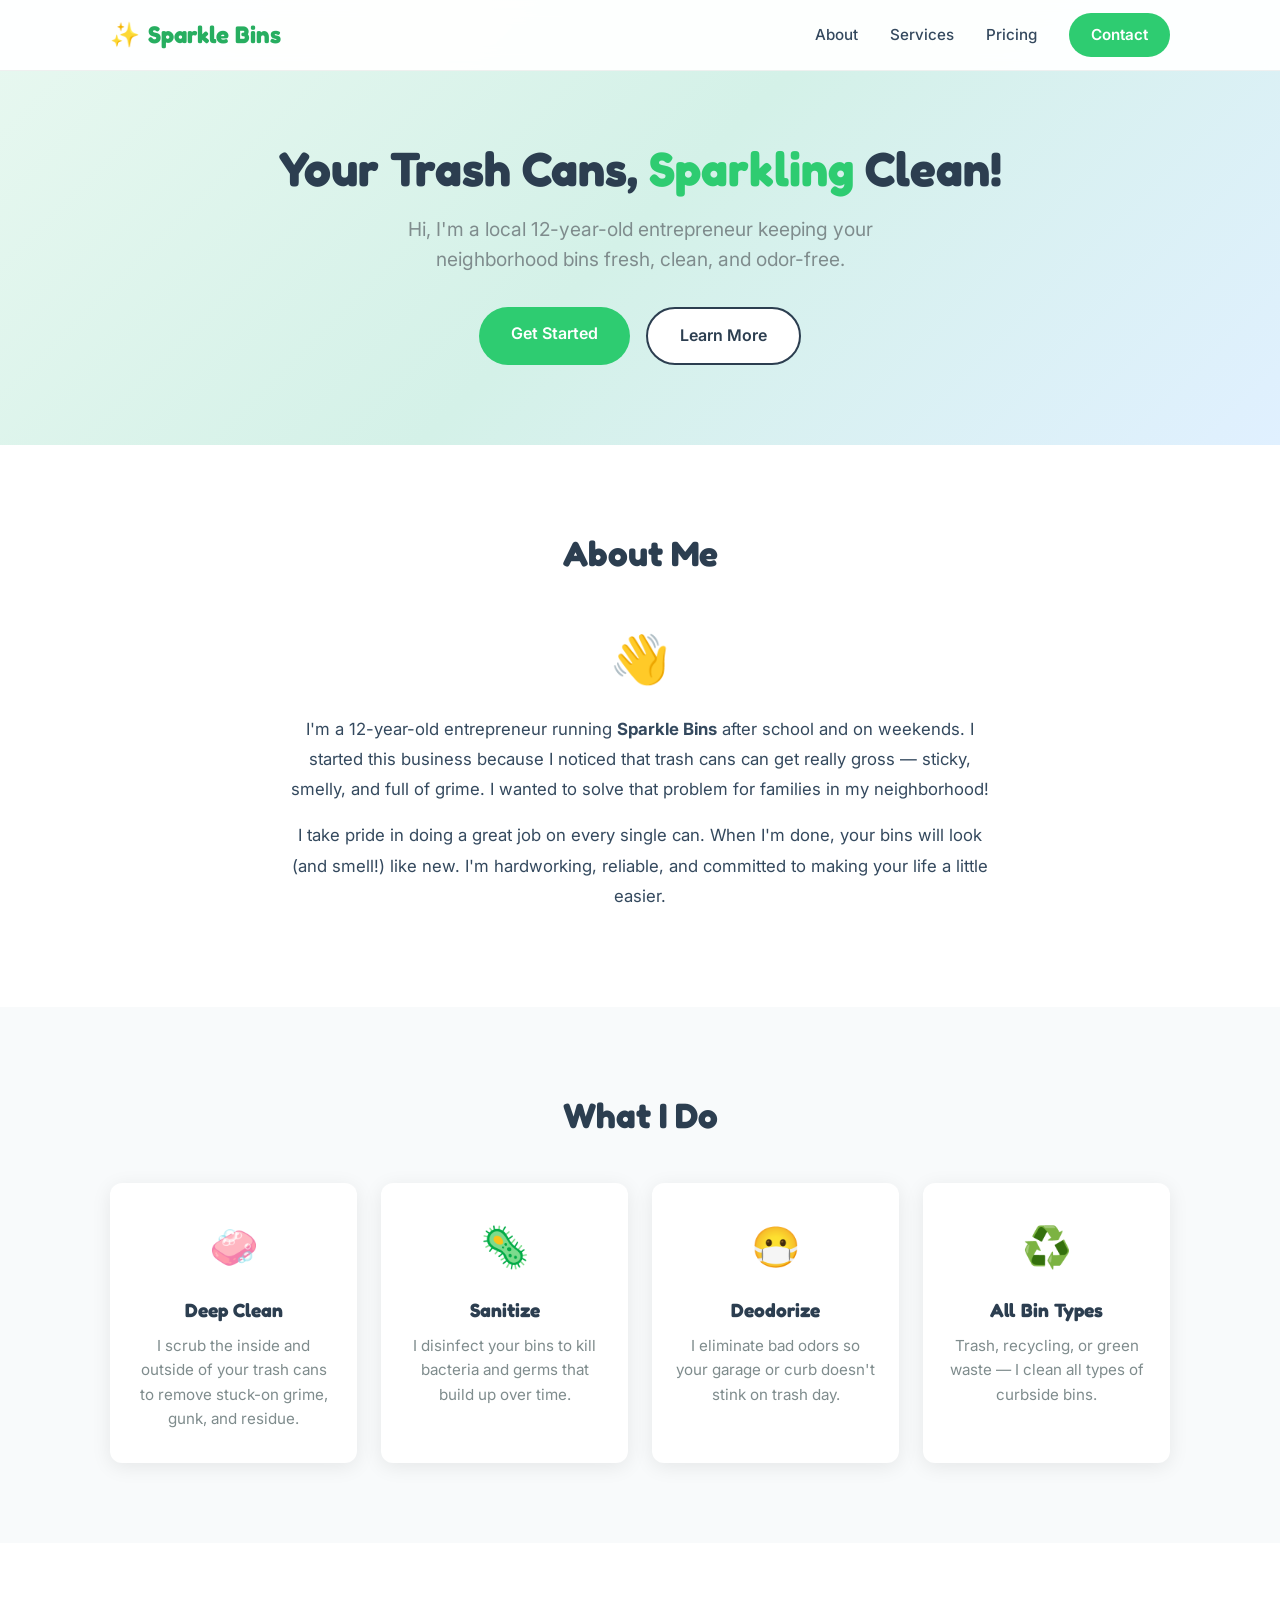
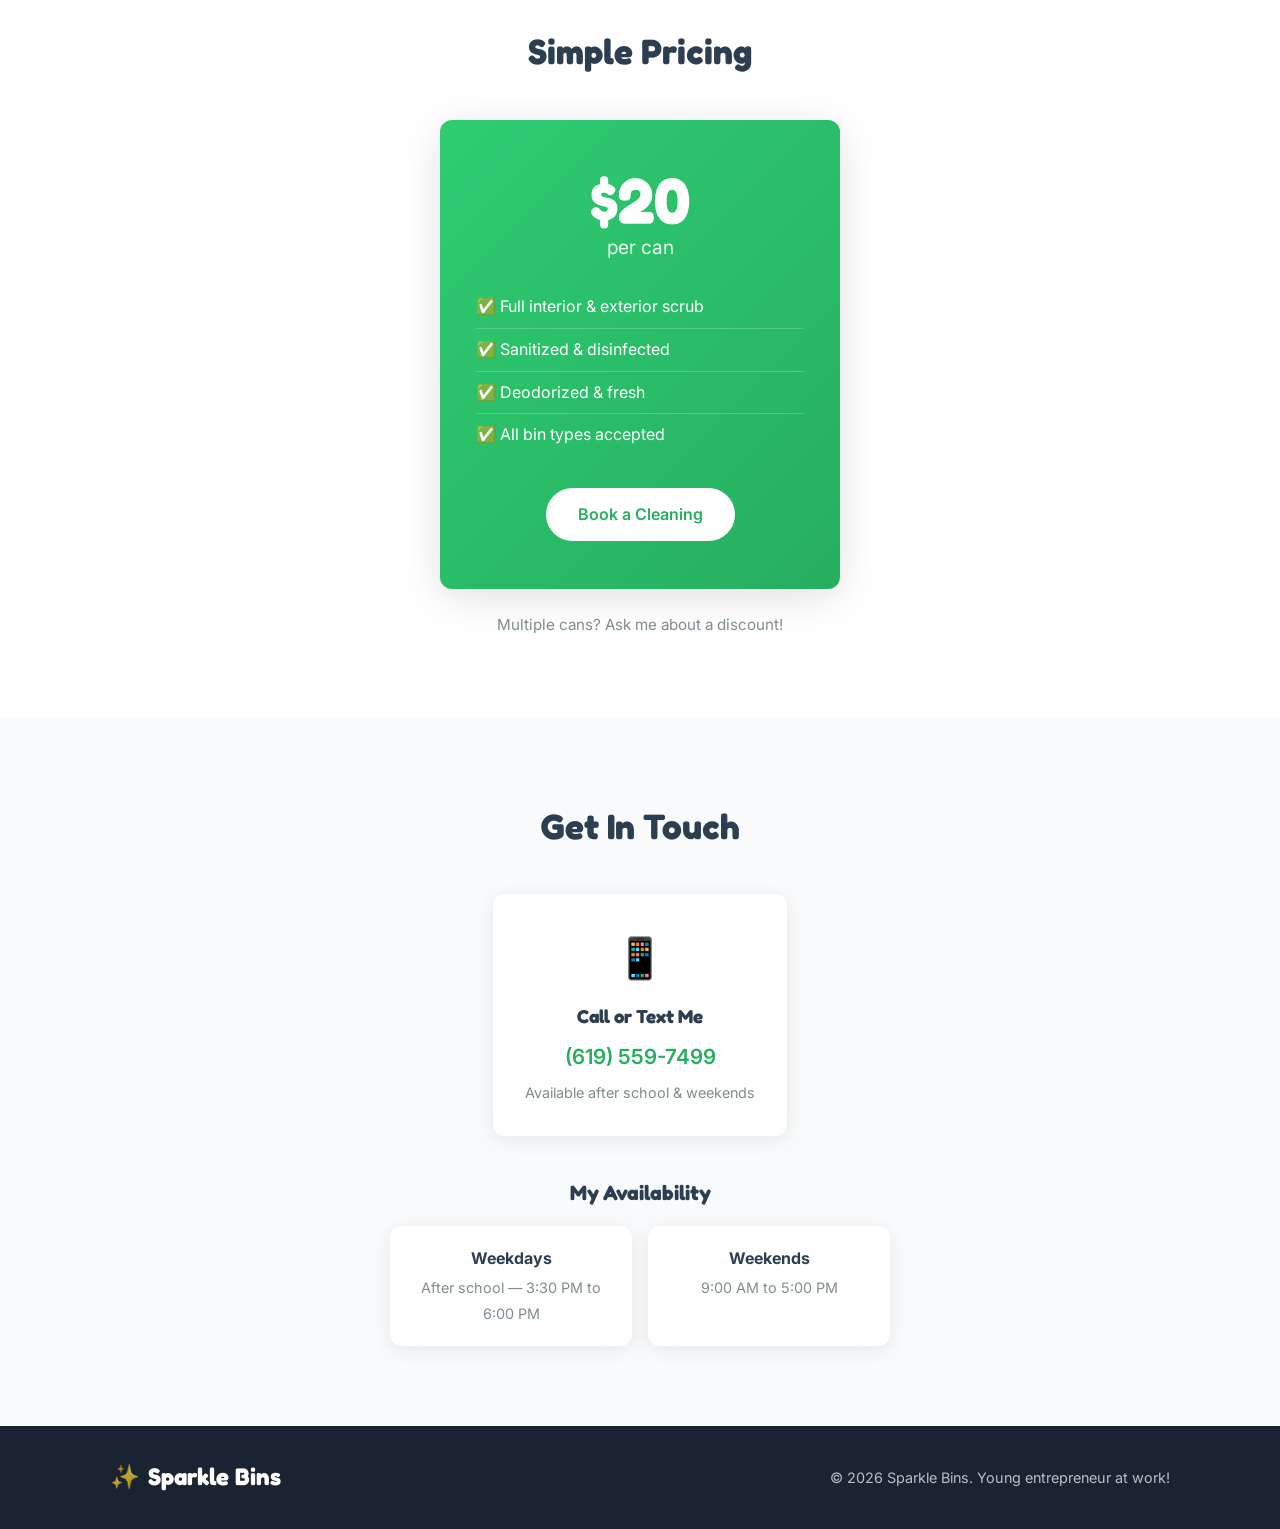
==== index.html @ e284653f "Initial Sparkle Bins website" ====
<!DOCTYPE html>
<html lang="en">
<head>
  <meta charset="UTF-8">
  <meta name="viewport" content="width=device-width, initial-scale=1.0">
  <title>Sparkle Bins - Trash Can Cleaning Service</title>
  <link rel="preconnect" href="https://fonts.googleapis.com">
  <link rel="preconnect" href="https://fonts.gstatic.com" crossorigin>
  <link href="https://fonts.googleapis.com/css2?family=Fredoka:wght@400;500;600;700&family=Inter:wght@400;500;600&display=swap" rel="stylesheet">
  <link rel="stylesheet" href="styles.css">
</head>
<body>

  <!-- Header / Navigation -->
  <header class="header">
    <div class="container header-inner">
      <div class="logo">
        <span class="logo-icon">✨</span>
        <span class="logo-text">Sparkle Bins</span>
      </div>
      <nav class="nav">
        <a href="#about">About</a>
        <a href="#services">Services</a>
        <a href="#pricing">Pricing</a>
        <a href="#contact" class="nav-cta">Contact</a>
      </nav>
      <button class="mobile-menu-btn" aria-label="Open menu">
        <span></span>
        <span></span>
        <span></span>
      </button>
    </div>
  </header>

  <!-- Mobile Nav Overlay -->
  <div class="mobile-nav">
    <a href="#about">About</a>
    <a href="#services">Services</a>
    <a href="#pricing">Pricing</a>
    <a href="#contact">Contact</a>
  </div>

  <!-- Hero Section -->
  <section class="hero">
    <div class="container hero-inner">
      <h1>Your Trash Cans, <span class="highlight">Sparkling</span> Clean!</h1>
      <p class="hero-subtitle">Hi, I'm a local 12-year-old entrepreneur keeping your neighborhood bins fresh, clean, and odor-free.</p>
      <div class="hero-buttons">
        <a href="#contact" class="btn btn-primary">Get Started</a>
        <a href="#services" class="btn btn-secondary">Learn More</a>
      </div>
    </div>
  </section>

  <!-- About Section -->
  <section id="about" class="about">
    <div class="container">
      <h2 class="section-title">About Me</h2>
      <div class="about-content">
        <div class="about-card">
          <div class="about-emoji">👋</div>
          <p>I'm a 12-year-old entrepreneur running <strong>Sparkle Bins</strong> after school and on weekends. I started this business because I noticed that trash cans can get really gross — sticky, smelly, and full of grime. I wanted to solve that problem for families in my neighborhood!</p>
          <p>I take pride in doing a great job on every single can. When I'm done, your bins will look (and smell!) like new. I'm hardworking, reliable, and committed to making your life a little easier.</p>
        </div>
      </div>
    </div>
  </section>

  <!-- Services Section -->
  <section id="services" class="services">
    <div class="container">
      <h2 class="section-title">What I Do</h2>
      <div class="services-grid">
        <div class="service-card">
          <div class="service-icon">🧼</div>
          <h3>Deep Clean</h3>
          <p>I scrub the inside and outside of your trash cans to remove stuck-on grime, gunk, and residue.</p>
        </div>
        <div class="service-card">
          <div class="service-icon">🦠</div>
          <h3>Sanitize</h3>
          <p>I disinfect your bins to kill bacteria and germs that build up over time.</p>
        </div>
        <div class="service-card">
          <div class="service-icon">😷</div>
          <h3>Deodorize</h3>
          <p>I eliminate bad odors so your garage or curb doesn't stink on trash day.</p>
        </div>
        <div class="service-card">
          <div class="service-icon">♻️</div>
          <h3>All Bin Types</h3>
          <p>Trash, recycling, or green waste — I clean all types of curbside bins.</p>
        </div>
      </div>
    </div>
  </section>

  <!-- Pricing Section -->
  <section id="pricing" class="pricing">
    <div class="container">
      <h2 class="section-title">Simple Pricing</h2>
      <div class="pricing-card">
        <div class="price-amount">$20</div>
        <div class="price-label">per can</div>
        <ul class="price-features">
          <li>✅ Full interior & exterior scrub</li>
          <li>✅ Sanitized & disinfected</li>
          <li>✅ Deodorized & fresh</li>
          <li>✅ All bin types accepted</li>
        </ul>
        <a href="#contact" class="btn btn-primary">Book a Cleaning</a>
      </div>
      <p class="pricing-note">Multiple cans? Ask me about a discount!</p>
    </div>
  </section>

  <!-- Contact Section -->
  <section id="contact" class="contact">
    <div class="container">
      <h2 class="section-title">Get In Touch</h2>
      <div class="contact-content">
        <div class="contact-card">
          <div class="contact-icon">📱</div>
          <h3>Call or Text Me</h3>
          <a href="tel:6195597499" class="contact-link">(619) 559-7499</a>
          <p>Available after school & weekends</p>
        </div>
      </div>
      <div class="contact-hours">
        <h3>My Availability</h3>
        <div class="hours-grid">
          <div class="hours-item">
            <strong>Weekdays</strong>
            <span>After school — 3:30 PM to 6:00 PM</span>
          </div>
          <div class="hours-item">
            <strong>Weekends</strong>
            <span>9:00 AM to 5:00 PM</span>
          </div>
        </div>
      </div>
    </div>
  </section>

  <!-- Footer -->
  <footer class="footer">
    <div class="container">
      <div class="footer-inner">
        <div class="logo">
          <span class="logo-icon">✨</span>
          <span class="logo-text">Sparkle Bins</span>
        </div>
        <p>&copy; 2026 Sparkle Bins. Young entrepreneur at work!</p>
      </div>
    </div>
  </footer>

  <script>
    // Mobile menu toggle
    const menuBtn = document.querySelector('.mobile-menu-btn');
    const mobileNav = document.querySelector('.mobile-nav');
    const body = document.body;

    menuBtn.addEventListener('click', () => {
      menuBtn.classList.toggle('active');
      mobileNav.classList.toggle('active');
      body.classList.toggle('nav-open');
    });

    // Close mobile nav on link click
    mobileNav.querySelectorAll('a').forEach(link => {
      link.addEventListener('click', () => {
        menuBtn.classList.remove('active');
        mobileNav.classList.remove('active');
        body.classList.remove('nav-open');
      });
    });

    // Smooth scroll for anchor links
    document.querySelectorAll('a[href^="#"]').forEach(anchor => {
      anchor.addEventListener('click', function (e) {
        e.preventDefault();
        const target = document.querySelector(this.getAttribute('href'));
        if (target) {
          target.scrollIntoView({ behavior: 'smooth', block: 'start' });
        }
      });
    });
  </script>

</body>
</html>
---- styles.css ----
/* ===== Reset & Base ===== */
*, *::before, *::after {
  margin: 0;
  padding: 0;
  box-sizing: border-box;
}

:root {
  --primary: #2ecc71;
  --primary-dark: #27ae60;
  --accent: #3498db;
  --dark: #2c3e50;
  --text: #34495e;
  --text-light: #7f8c8d;
  --bg: #ffffff;
  --bg-alt: #f8fafb;
  --bg-dark: #1a2332;
  --radius: 12px;
  --shadow: 0 4px 20px rgba(0,0,0,0.08);
  --shadow-lg: 0 8px 40px rgba(0,0,0,0.12);
}

html {
  scroll-behavior: smooth;
  scroll-padding-top: 80px;
}

body {
  font-family: 'Inter', sans-serif;
  color: var(--text);
  line-height: 1.6;
  background: var(--bg);
  overflow-x: hidden;
}

body.nav-open {
  overflow: hidden;
}

.container {
  max-width: 1100px;
  margin: 0 auto;
  padding: 0 20px;
}

h1, h2, h3 {
  font-family: 'Fredoka', sans-serif;
  color: var(--dark);
}

a {
  text-decoration: none;
  color: inherit;
}

/* ===== Header ===== */
.header {
  position: fixed;
  top: 0;
  left: 0;
  right: 0;
  z-index: 100;
  background: rgba(255, 255, 255, 0.95);
  backdrop-filter: blur(10px);
  border-bottom: 1px solid rgba(0,0,0,0.06);
}

.header-inner {
  display: flex;
  align-items: center;
  justify-content: space-between;
  height: 70px;
}

.logo {
  display: flex;
  align-items: center;
  gap: 8px;
}

.logo-icon {
  font-size: 1.5rem;
}

.logo-text {
  font-family: 'Fredoka', sans-serif;
  font-size: 1.5rem;
  font-weight: 700;
  color: var(--primary-dark);
}

.nav {
  display: flex;
  align-items: center;
  gap: 32px;
}

.nav a {
  font-weight: 500;
  font-size: 0.95rem;
  color: var(--text);
  transition: color 0.2s;
}

.nav a:hover {
  color: var(--primary-dark);
}

.nav-cta {
  background: var(--primary);
  color: #fff !important;
  padding: 10px 22px;
  border-radius: 50px;
  font-weight: 600 !important;
  transition: background 0.2s, transform 0.2s !important;
}

.nav-cta:hover {
  background: var(--primary-dark);
  transform: translateY(-1px);
}

/* Mobile Menu Button */
.mobile-menu-btn {
  display: none;
  flex-direction: column;
  gap: 5px;
  background: none;
  border: none;
  cursor: pointer;
  padding: 5px;
}

.mobile-menu-btn span {
  display: block;
  width: 26px;
  height: 3px;
  background: var(--dark);
  border-radius: 3px;
  transition: all 0.3s;
}

.mobile-menu-btn.active span:nth-child(1) {
  transform: rotate(45deg) translate(5px, 6px);
}

.mobile-menu-btn.active span:nth-child(2) {
  opacity: 0;
}

.mobile-menu-btn.active span:nth-child(3) {
  transform: rotate(-45deg) translate(5px, -6px);
}

/* Mobile Nav */
.mobile-nav {
  display: none;
  position: fixed;
  top: 70px;
  left: 0;
  right: 0;
  bottom: 0;
  background: rgba(255, 255, 255, 0.98);
  backdrop-filter: blur(10px);
  flex-direction: column;
  align-items: center;
  justify-content: center;
  gap: 32px;
  z-index: 99;
  opacity: 0;
  pointer-events: none;
  transition: opacity 0.3s;
}

.mobile-nav.active {
  opacity: 1;
  pointer-events: auto;
}

.mobile-nav a {
  font-family: 'Fredoka', sans-serif;
  font-size: 1.5rem;
  font-weight: 600;
  color: var(--dark);
  transition: color 0.2s;
}

.mobile-nav a:hover {
  color: var(--primary-dark);
}

/* ===== Hero ===== */
.hero {
  padding: 140px 0 80px;
  text-align: center;
  background: linear-gradient(135deg, #e8f8f0 0%, #d4f1e8 50%, #e0f0ff 100%);
}

.hero h1 {
  font-size: 3rem;
  line-height: 1.2;
  margin-bottom: 16px;
}

.highlight {
  color: var(--primary);
  position: relative;
}

.hero-subtitle {
  font-size: 1.2rem;
  color: var(--text-light);
  max-width: 550px;
  margin: 0 auto 32px;
}

.hero-buttons {
  display: flex;
  gap: 16px;
  justify-content: center;
  flex-wrap: wrap;
}

/* ===== Buttons ===== */
.btn {
  display: inline-block;
  padding: 14px 32px;
  border-radius: 50px;
  font-weight: 600;
  font-size: 1rem;
  transition: all 0.2s;
  cursor: pointer;
}

.btn-primary {
  background: var(--primary);
  color: #fff;
}

.btn-primary:hover {
  background: var(--primary-dark);
  transform: translateY(-2px);
  box-shadow: 0 4px 15px rgba(46, 204, 113, 0.4);
}

.btn-secondary {
  background: #fff;
  color: var(--dark);
  border: 2px solid var(--dark);
}

.btn-secondary:hover {
  background: var(--dark);
  color: #fff;
  transform: translateY(-2px);
}

/* ===== Section Titles ===== */
.section-title {
  text-align: center;
  font-size: 2.2rem;
  margin-bottom: 40px;
}

/* ===== About ===== */
.about {
  padding: 80px 0;
  background: var(--bg);
}

.about-card {
  max-width: 700px;
  margin: 0 auto;
  text-align: center;
}

.about-emoji {
  font-size: 3rem;
  margin-bottom: 16px;
}

.about-card p {
  font-size: 1.05rem;
  line-height: 1.8;
  margin-bottom: 16px;
  color: var(--text);
}

/* ===== Services ===== */
.services {
  padding: 80px 0;
  background: var(--bg-alt);
}

.services-grid {
  display: grid;
  grid-template-columns: repeat(auto-fit, minmax(230px, 1fr));
  gap: 24px;
}

.service-card {
  background: #fff;
  padding: 32px 24px;
  border-radius: var(--radius);
  text-align: center;
  box-shadow: var(--shadow);
  transition: transform 0.2s, box-shadow 0.2s;
}

.service-card:hover {
  transform: translateY(-4px);
  box-shadow: var(--shadow-lg);
}

.service-icon {
  font-size: 2.5rem;
  margin-bottom: 16px;
}

.service-card h3 {
  font-size: 1.2rem;
  margin-bottom: 8px;
}

.service-card p {
  font-size: 0.95rem;
  color: var(--text-light);
}

/* ===== Pricing ===== */
.pricing {
  padding: 80px 0;
  background: var(--bg);
}

.pricing-card {
  max-width: 400px;
  margin: 0 auto;
  background: linear-gradient(135deg, #2ecc71, #27ae60);
  color: #fff;
  padding: 48px 36px;
  border-radius: var(--radius);
  text-align: center;
  box-shadow: var(--shadow-lg);
}

.price-amount {
  font-family: 'Fredoka', sans-serif;
  font-size: 4rem;
  font-weight: 700;
  line-height: 1;
}

.price-label {
  font-size: 1.2rem;
  opacity: 0.9;
  margin-bottom: 24px;
}

.price-features {
  list-style: none;
  text-align: left;
  margin-bottom: 32px;
}

.price-features li {
  padding: 8px 0;
  font-size: 1rem;
  border-bottom: 1px solid rgba(255,255,255,0.2);
}

.price-features li:last-child {
  border-bottom: none;
}

.pricing-card .btn-primary {
  background: #fff;
  color: var(--primary-dark);
}

.pricing-card .btn-primary:hover {
  background: #f0f0f0;
  box-shadow: 0 4px 15px rgba(0,0,0,0.2);
}

.pricing-note {
  text-align: center;
  margin-top: 24px;
  color: var(--text-light);
  font-size: 0.95rem;
}

/* ===== Contact ===== */
.contact {
  padding: 80px 0;
  background: var(--bg-alt);
}

.contact-content {
  display: flex;
  justify-content: center;
  margin-bottom: 40px;
}

.contact-card {
  text-align: center;
  padding: 32px;
  background: #fff;
  border-radius: var(--radius);
  box-shadow: var(--shadow);
  min-width: 280px;
}

.contact-icon {
  font-size: 2.5rem;
  margin-bottom: 12px;
}

.contact-card h3 {
  margin-bottom: 8px;
}

.contact-link {
  font-size: 1.3rem;
  font-weight: 600;
  color: var(--primary-dark) !important;
  display: block;
  margin-bottom: 8px;
}

.contact-card p {
  font-size: 0.9rem;
  color: var(--text-light);
}

.contact-hours {
  max-width: 500px;
  margin: 0 auto;
  text-align: center;
}

.contact-hours h3 {
  margin-bottom: 16px;
  font-size: 1.3rem;
}

.hours-grid {
  display: grid;
  grid-template-columns: 1fr 1fr;
  gap: 16px;
}

.hours-item {
  background: #fff;
  padding: 20px;
  border-radius: var(--radius);
  box-shadow: var(--shadow);
}

.hours-item strong {
  display: block;
  margin-bottom: 4px;
  color: var(--dark);
}

.hours-item span {
  font-size: 0.9rem;
  color: var(--text-light);
}

/* ===== Footer ===== */
.footer {
  background: var(--bg-dark);
  color: rgba(255,255,255,0.7);
  padding: 32px 0;
}

.footer-inner {
  display: flex;
  align-items: center;
  justify-content: space-between;
  flex-wrap: wrap;
  gap: 16px;
}

.footer .logo-text {
  color: #fff;
}

.footer p {
  font-size: 0.9rem;
}

/* ===== Responsive ===== */
@media (max-width: 768px) {
  .nav {
    display: none;
  }

  .mobile-menu-btn {
    display: flex;
  }

  .mobile-nav {
    display: flex;
  }

  .hero {
    padding: 120px 0 60px;
  }

  .hero h1 {
    font-size: 2rem;
  }

  .hero-subtitle {
    font-size: 1rem;
  }

  .section-title {
    font-size: 1.7rem;
  }

  .services-grid {
    grid-template-columns: 1fr 1fr;
    gap: 16px;
  }

  .service-card {
    padding: 24px 16px;
  }

  .hours-grid {
    grid-template-columns: 1fr;
  }

  .footer-inner {
    flex-direction: column;
    text-align: center;
  }
}

@media (max-width: 480px) {
  .services-grid {
    grid-template-columns: 1fr;
  }

  .pricing-card {
    padding: 36px 24px;
  }

  .price-amount {
    font-size: 3rem;
  }
}
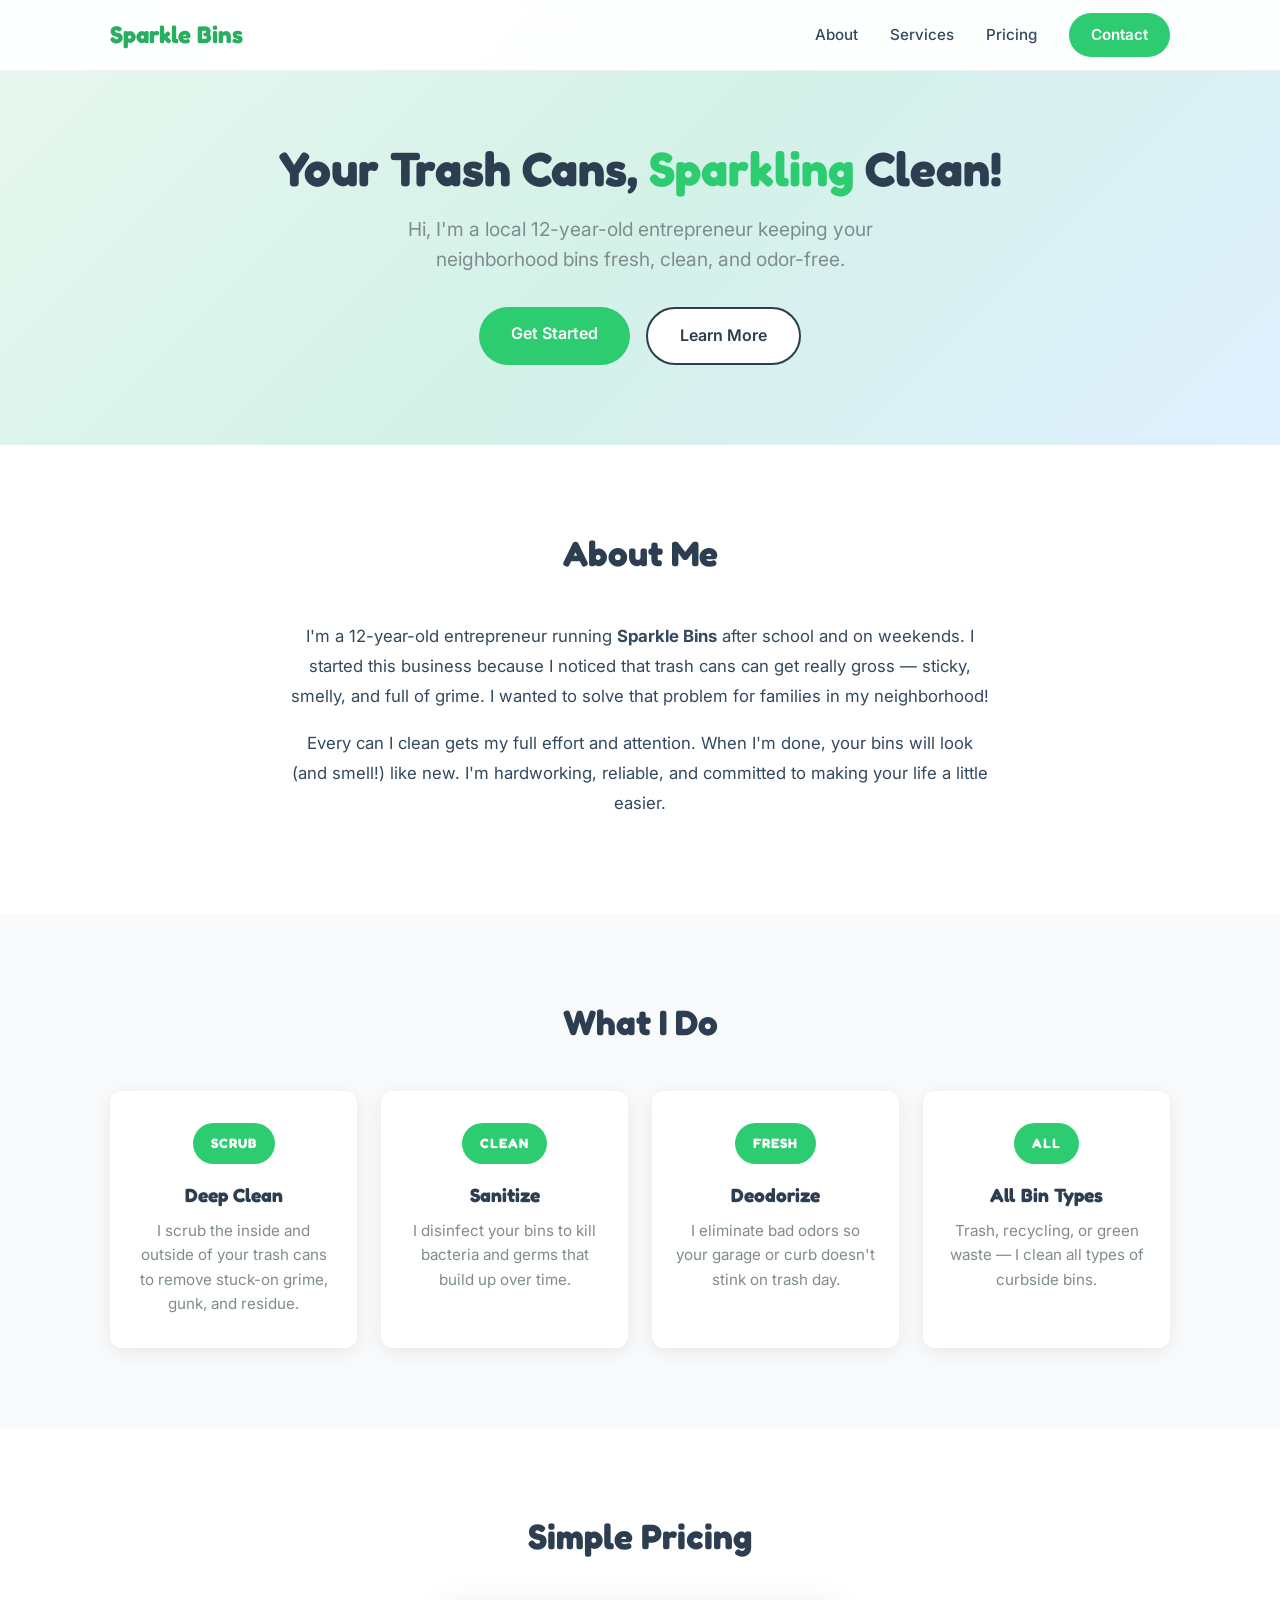
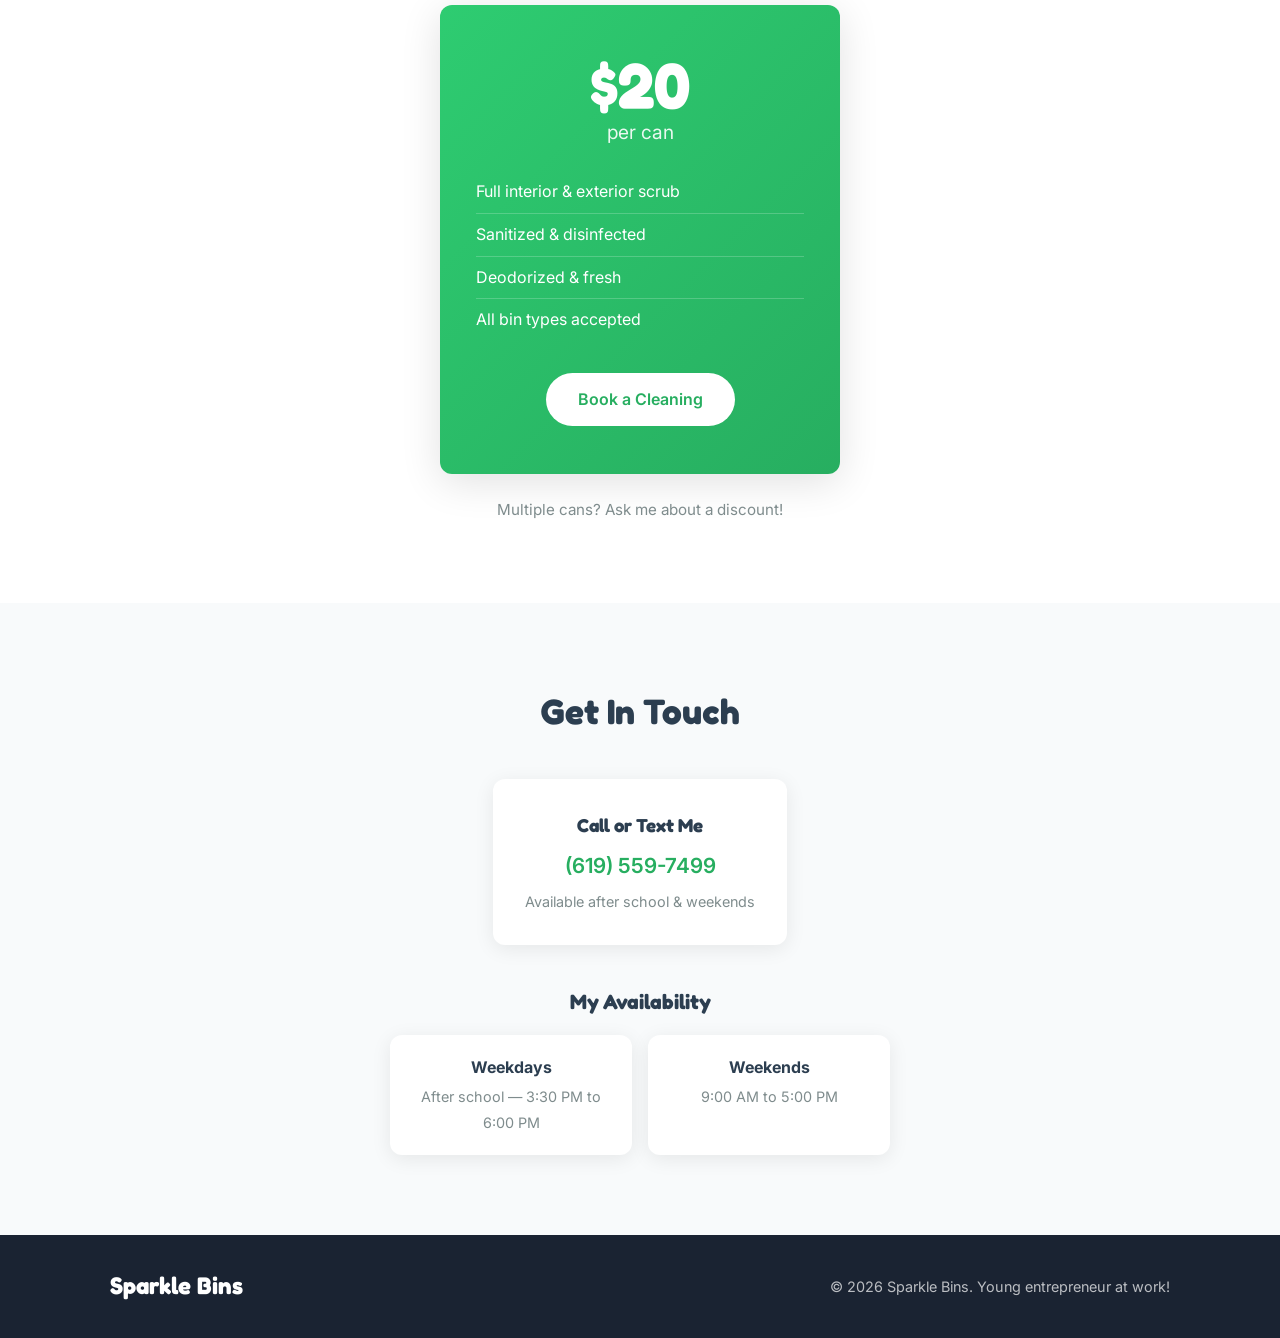
==== commit c6889a46: "Remove all emojis, update about me text" ====
--- a/index.html
+++ b/index.html
@@ -15,7 +15,6 @@
   <header class="header">
     <div class="container header-inner">
       <div class="logo">
-        <span class="logo-icon">✨</span>
         <span class="logo-text">Sparkle Bins</span>
       </div>
       <nav class="nav">
@@ -58,9 +57,8 @@
       <h2 class="section-title">About Me</h2>
       <div class="about-content">
         <div class="about-card">
-          <div class="about-emoji">👋</div>
           <p>I'm a 12-year-old entrepreneur running <strong>Sparkle Bins</strong> after school and on weekends. I started this business because I noticed that trash cans can get really gross — sticky, smelly, and full of grime. I wanted to solve that problem for families in my neighborhood!</p>
-          <p>I take pride in doing a great job on every single can. When I'm done, your bins will look (and smell!) like new. I'm hardworking, reliable, and committed to making your life a little easier.</p>
+          <p>Every can I clean gets my full effort and attention. When I'm done, your bins will look (and smell!) like new. I'm hardworking, reliable, and committed to making your life a little easier.</p>
         </div>
       </div>
     </div>
@@ -72,22 +70,22 @@
       <h2 class="section-title">What I Do</h2>
       <div class="services-grid">
         <div class="service-card">
-          <div class="service-icon">🧼</div>
+          <div class="service-icon">SCRUB</div>
           <h3>Deep Clean</h3>
           <p>I scrub the inside and outside of your trash cans to remove stuck-on grime, gunk, and residue.</p>
         </div>
         <div class="service-card">
-          <div class="service-icon">🦠</div>
+          <div class="service-icon">CLEAN</div>
           <h3>Sanitize</h3>
           <p>I disinfect your bins to kill bacteria and germs that build up over time.</p>
         </div>
         <div class="service-card">
-          <div class="service-icon">😷</div>
+          <div class="service-icon">FRESH</div>
           <h3>Deodorize</h3>
           <p>I eliminate bad odors so your garage or curb doesn't stink on trash day.</p>
         </div>
         <div class="service-card">
-          <div class="service-icon">♻️</div>
+          <div class="service-icon">ALL</div>
           <h3>All Bin Types</h3>
           <p>Trash, recycling, or green waste — I clean all types of curbside bins.</p>
         </div>
@@ -103,10 +101,10 @@
         <div class="price-amount">$20</div>
         <div class="price-label">per can</div>
         <ul class="price-features">
-          <li>✅ Full interior & exterior scrub</li>
-          <li>✅ Sanitized & disinfected</li>
-          <li>✅ Deodorized & fresh</li>
-          <li>✅ All bin types accepted</li>
+          <li>Full interior & exterior scrub</li>
+          <li>Sanitized & disinfected</li>
+          <li>Deodorized & fresh</li>
+          <li>All bin types accepted</li>
         </ul>
         <a href="#contact" class="btn btn-primary">Book a Cleaning</a>
       </div>
@@ -120,7 +118,6 @@
       <h2 class="section-title">Get In Touch</h2>
       <div class="contact-content">
         <div class="contact-card">
-          <div class="contact-icon">📱</div>
           <h3>Call or Text Me</h3>
           <a href="tel:6195597499" class="contact-link">(619) 559-7499</a>
           <p>Available after school & weekends</p>
@@ -147,7 +144,6 @@
     <div class="container">
       <div class="footer-inner">
         <div class="logo">
-          <span class="logo-icon">✨</span>
           <span class="logo-text">Sparkle Bins</span>
         </div>
         <p>&copy; 2026 Sparkle Bins. Young entrepreneur at work!</p>
--- a/styles.css
+++ b/styles.css
@@ -313,7 +313,15 @@
 }
 
 .service-icon {
-  font-size: 2.5rem;
+  font-family: 'Fredoka', sans-serif;
+  font-size: 0.85rem;
+  font-weight: 700;
+  letter-spacing: 1px;
+  color: #fff;
+  background: var(--primary);
+  display: inline-block;
+  padding: 10px 18px;
+  border-radius: 50px;
   margin-bottom: 16px;
 }
 
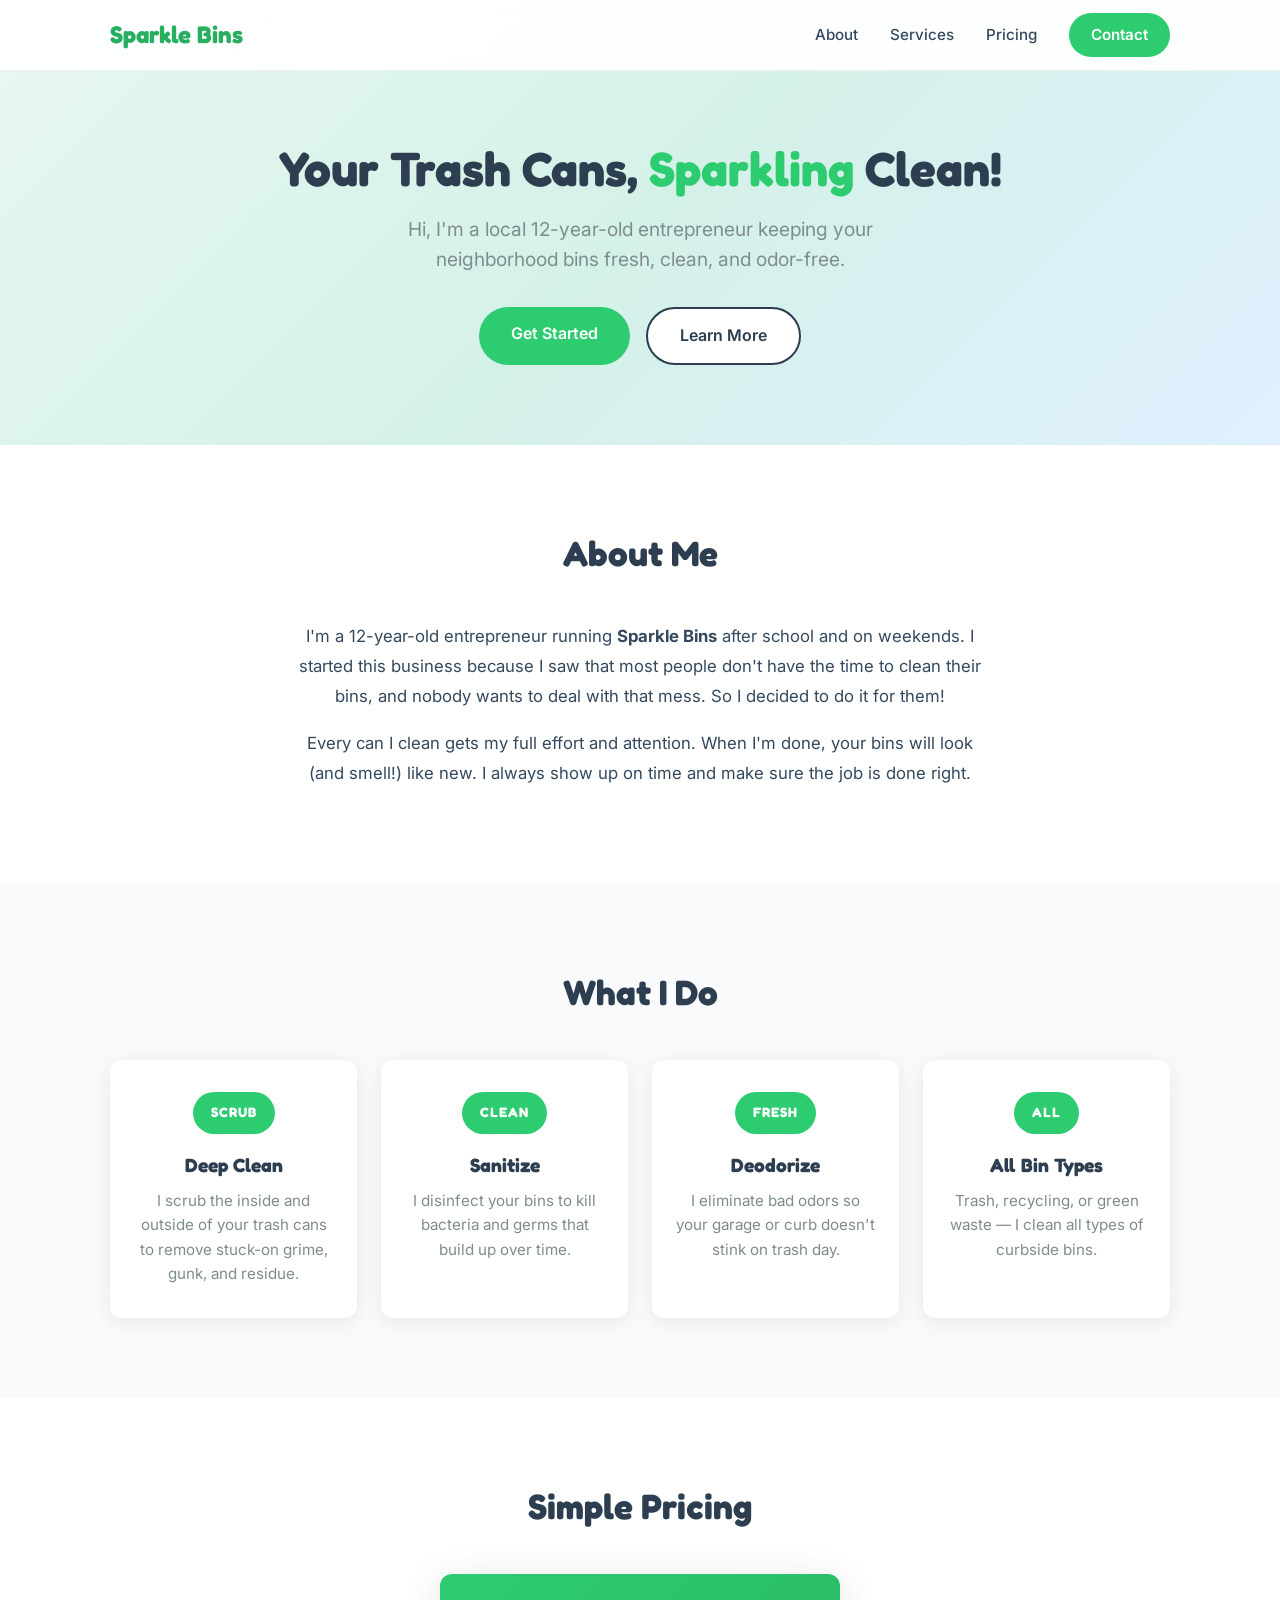
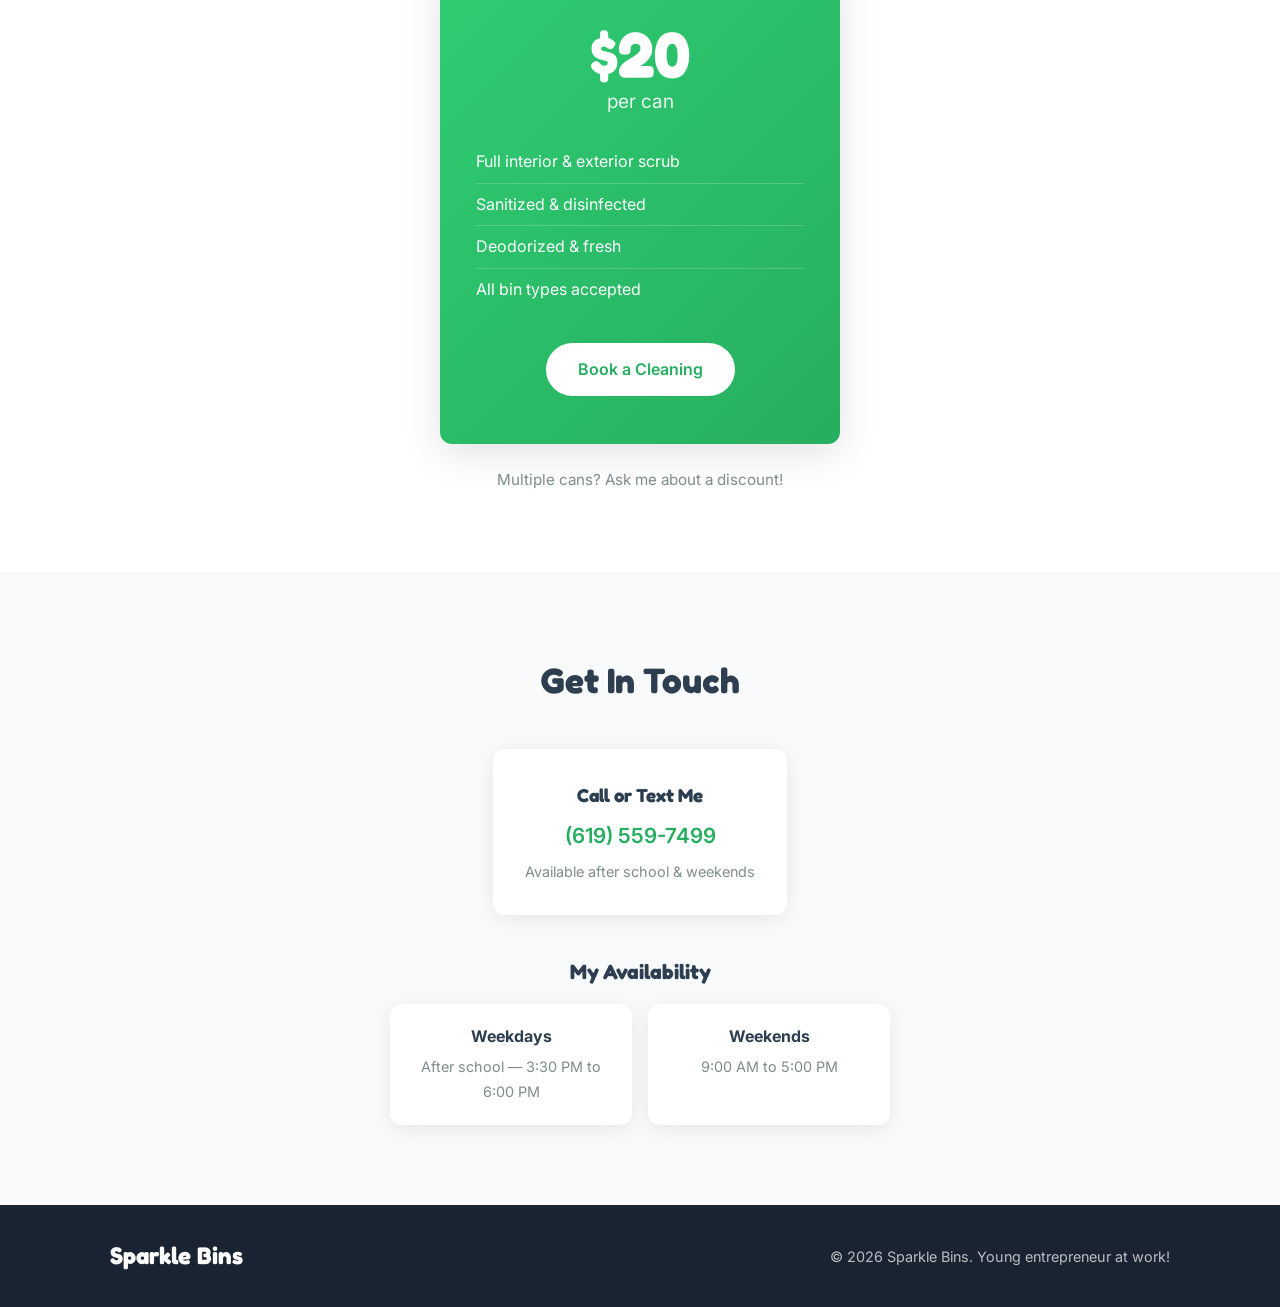
==== commit 29840f0d: "Update about me section text" ====
--- a/index.html
+++ b/index.html
@@ -57,8 +57,8 @@
       <h2 class="section-title">About Me</h2>
       <div class="about-content">
         <div class="about-card">
-          <p>I'm a 12-year-old entrepreneur running <strong>Sparkle Bins</strong> after school and on weekends. I started this business because I noticed that trash cans can get really gross — sticky, smelly, and full of grime. I wanted to solve that problem for families in my neighborhood!</p>
-          <p>Every can I clean gets my full effort and attention. When I'm done, your bins will look (and smell!) like new. I'm hardworking, reliable, and committed to making your life a little easier.</p>
+          <p>I'm a 12-year-old entrepreneur running <strong>Sparkle Bins</strong> after school and on weekends. I started this business because I saw that most people don't have the time to clean their bins, and nobody wants to deal with that mess. So I decided to do it for them!</p>
+          <p>Every can I clean gets my full effort and attention. When I'm done, your bins will look (and smell!) like new. I always show up on time and make sure the job is done right.</p>
         </div>
       </div>
     </div>
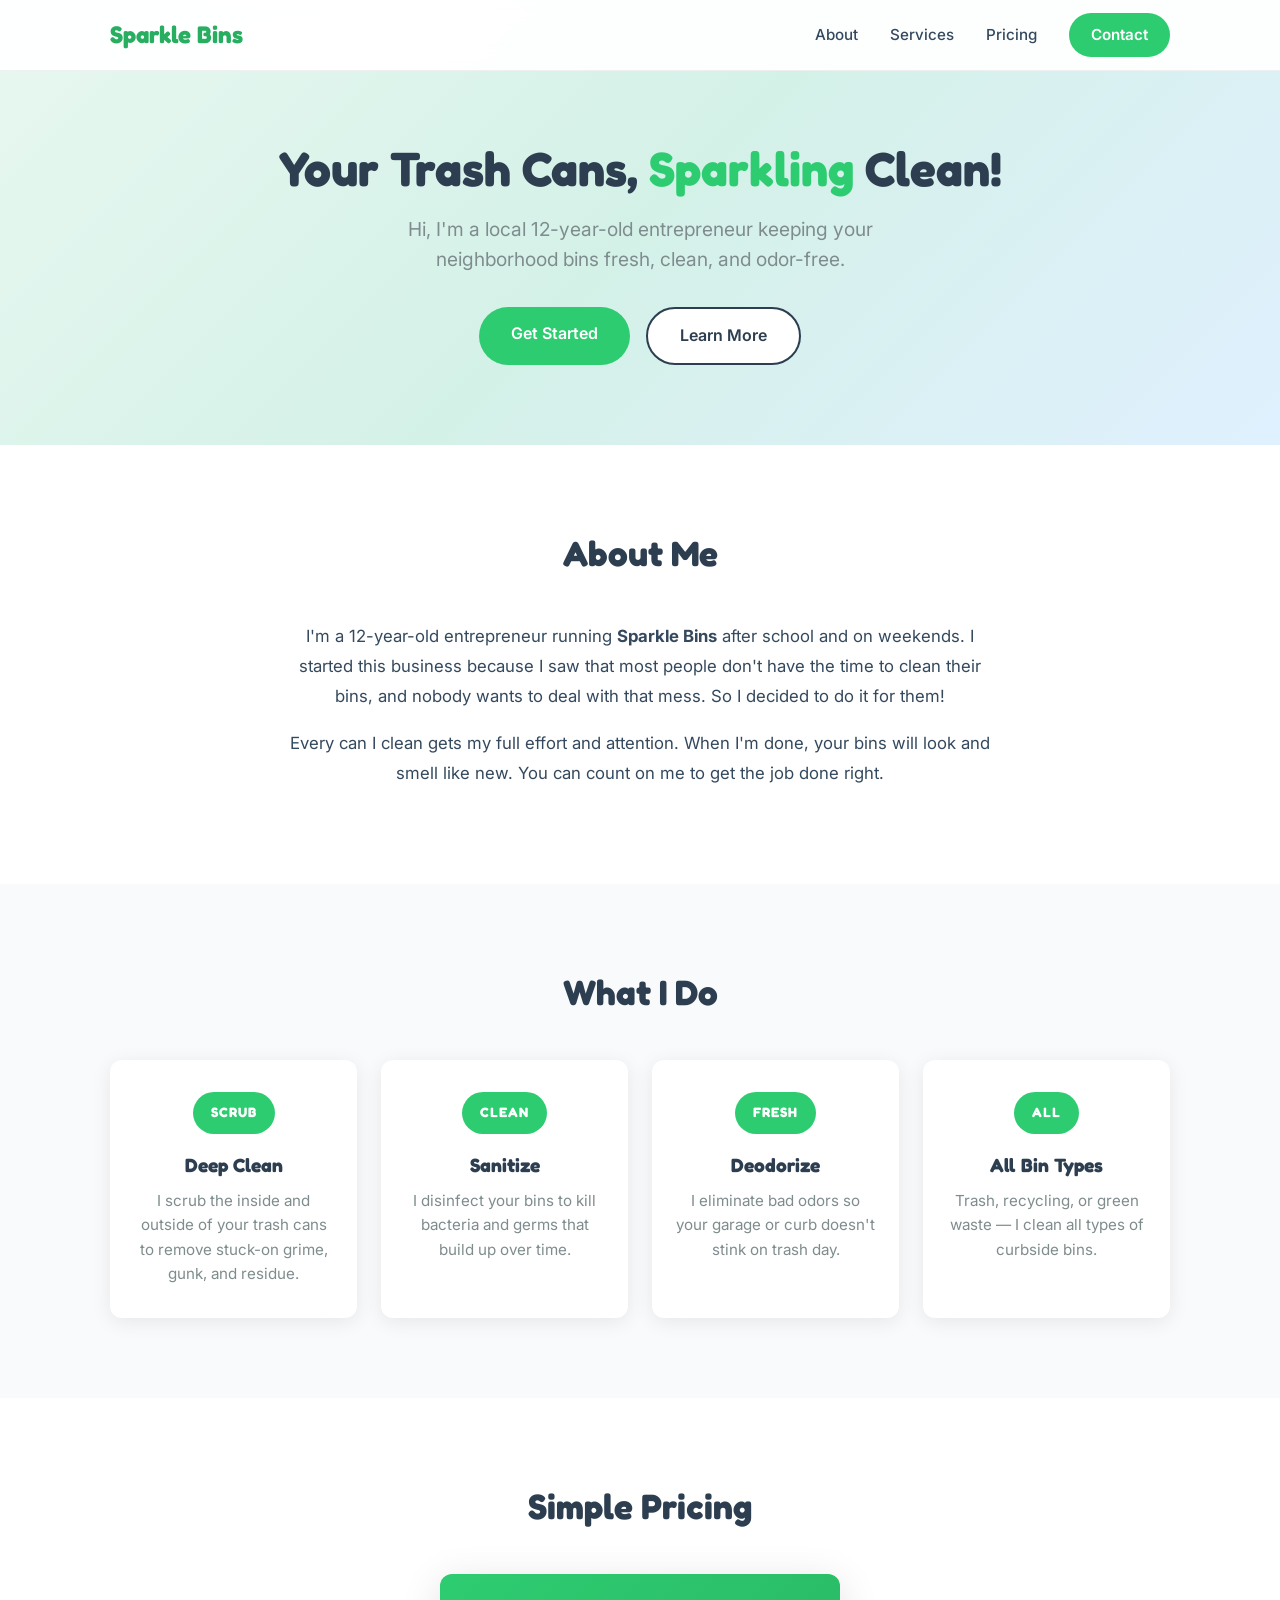
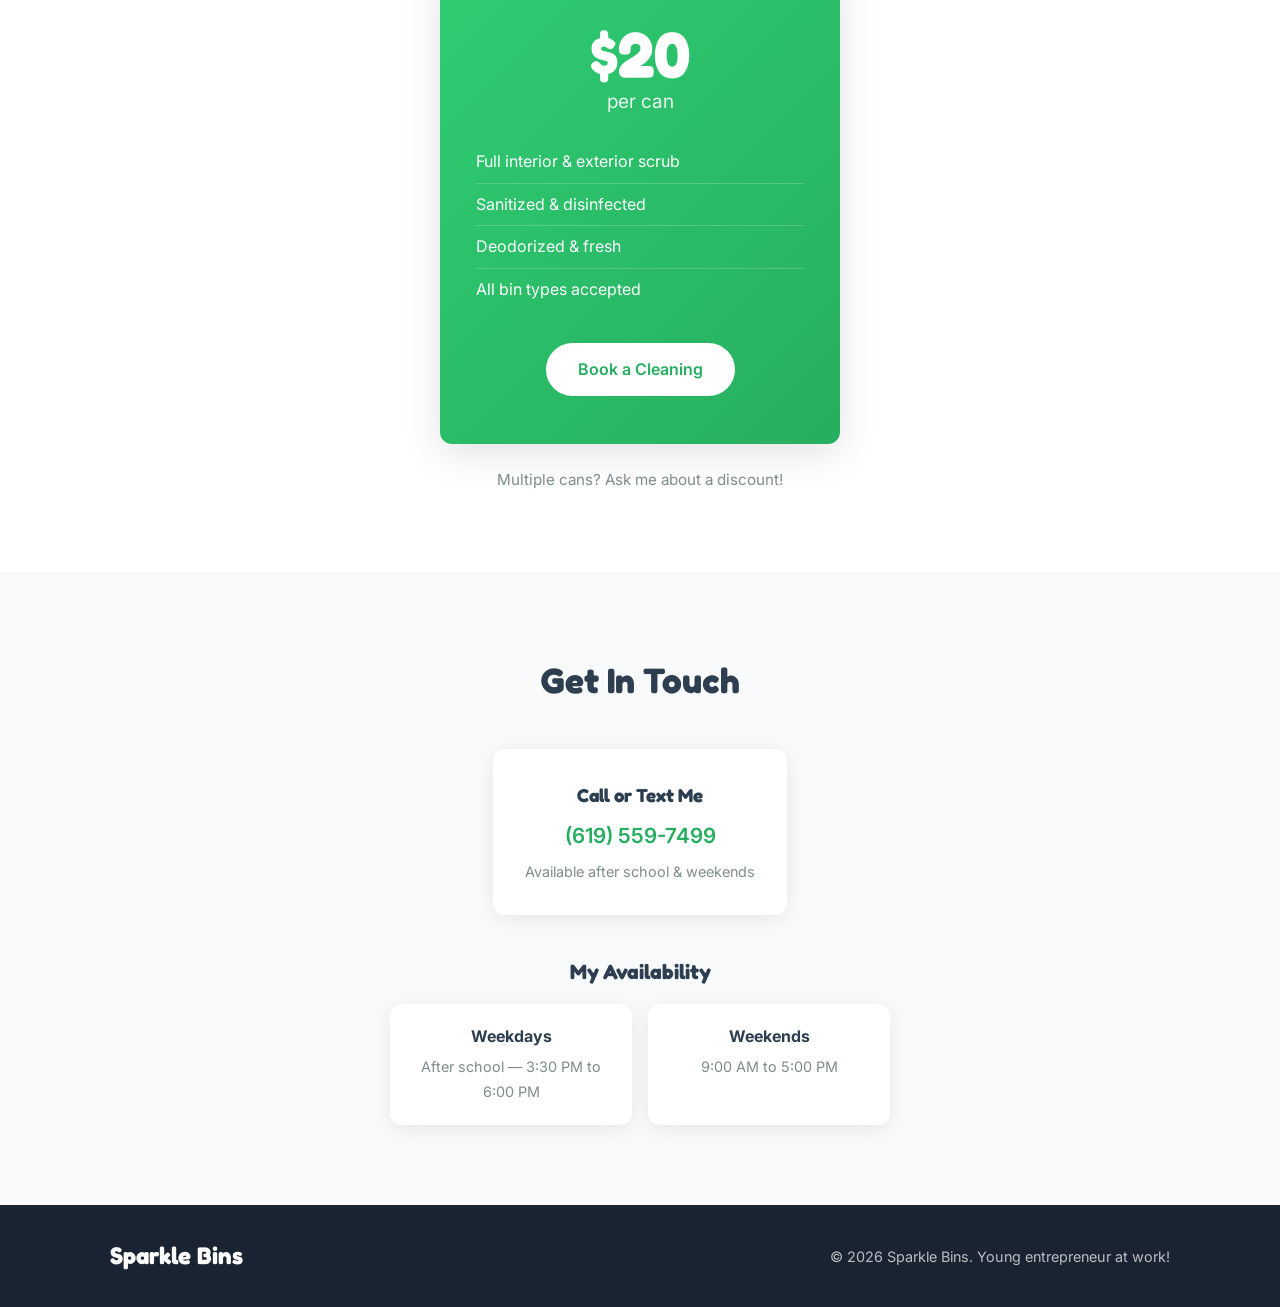
==== commit d20655b0: "Update about me wording" ====
--- a/index.html
+++ b/index.html
@@ -58,7 +58,7 @@
       <div class="about-content">
         <div class="about-card">
           <p>I'm a 12-year-old entrepreneur running <strong>Sparkle Bins</strong> after school and on weekends. I started this business because I saw that most people don't have the time to clean their bins, and nobody wants to deal with that mess. So I decided to do it for them!</p>
-          <p>Every can I clean gets my full effort and attention. When I'm done, your bins will look (and smell!) like new. I always show up on time and make sure the job is done right.</p>
+          <p>Every can I clean gets my full effort and attention. When I'm done, your bins will look and smell like new. You can count on me to get the job done right.</p>
         </div>
       </div>
     </div>
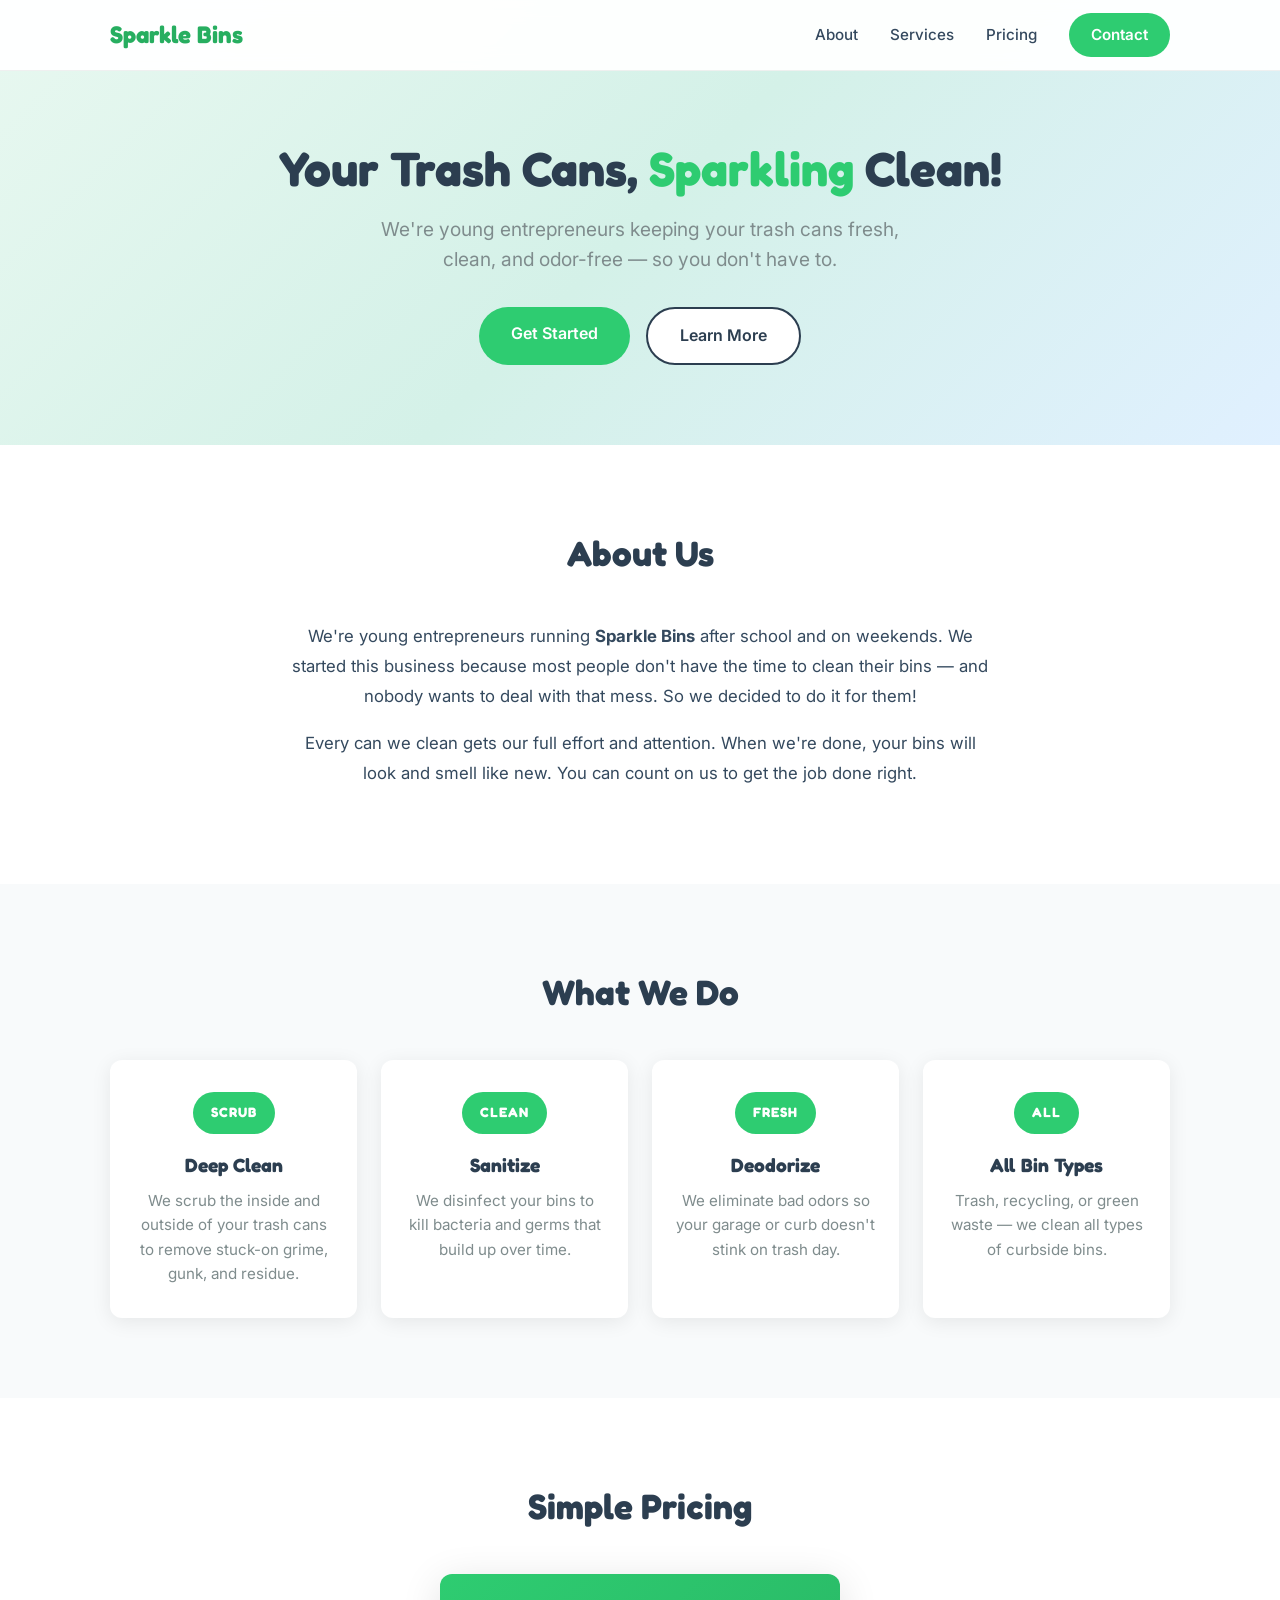
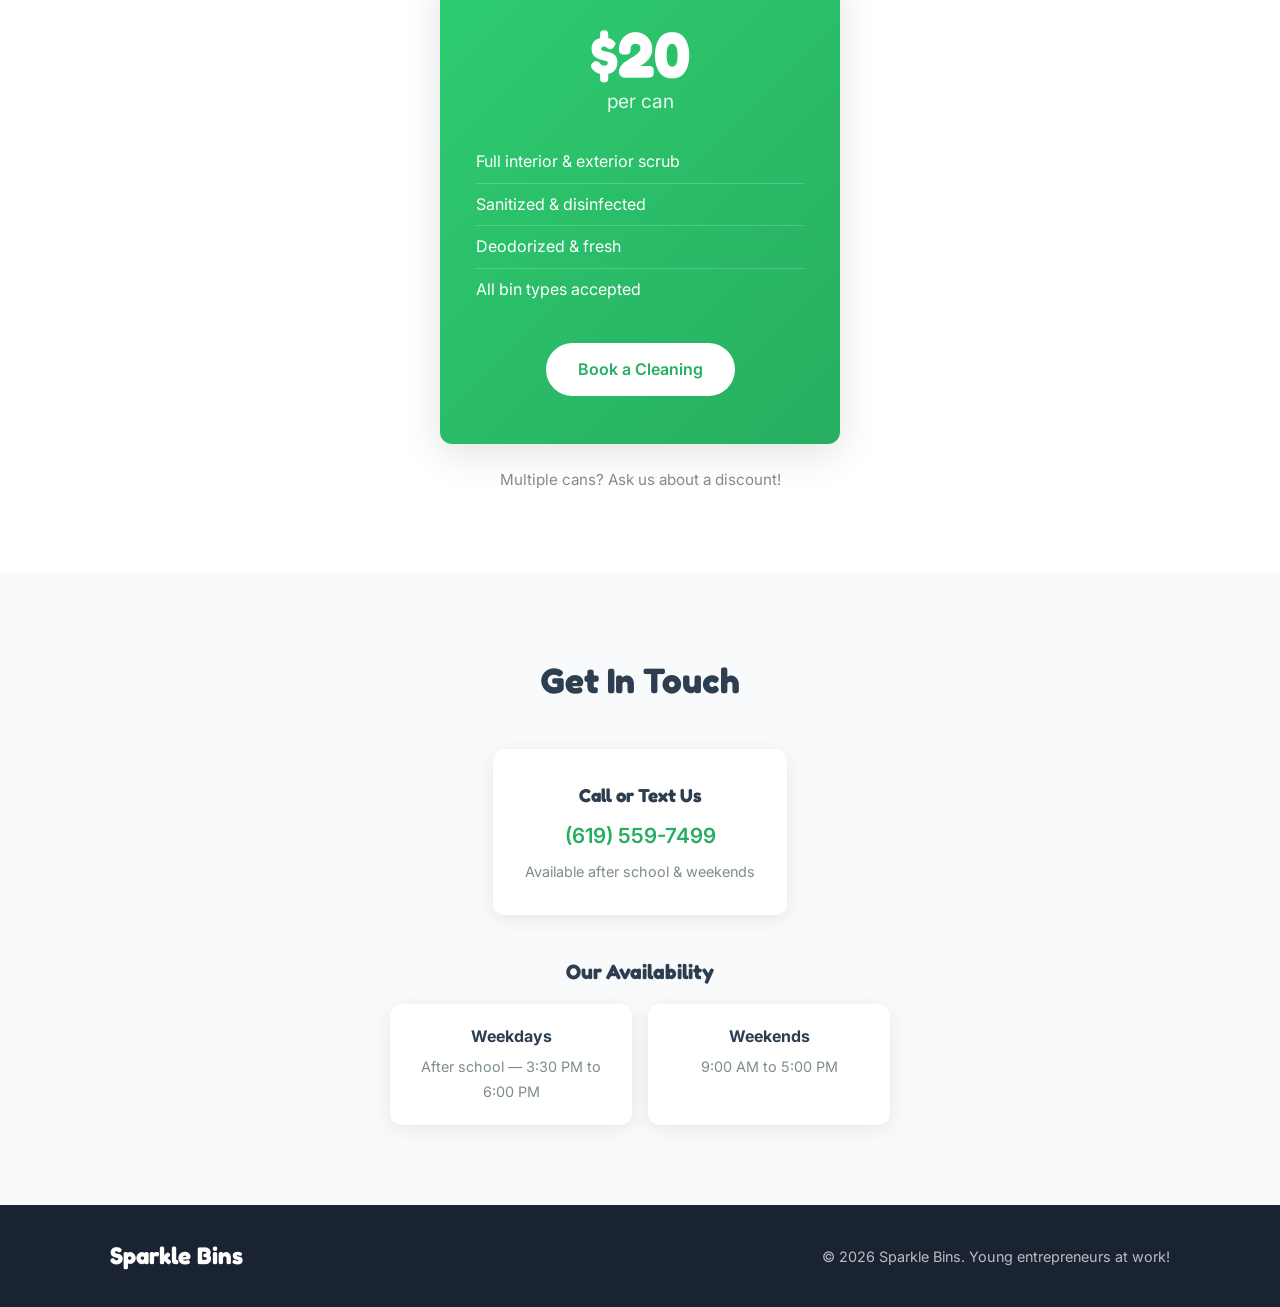
==== commit 07517b4b: "Update site to use plural we/us language and improve hero text" ====
--- a/index.html
+++ b/index.html
@@ -43,7 +43,7 @@
   <section class="hero">
     <div class="container hero-inner">
       <h1>Your Trash Cans, <span class="highlight">Sparkling</span> Clean!</h1>
-      <p class="hero-subtitle">Hi, I'm a local 12-year-old entrepreneur keeping your neighborhood bins fresh, clean, and odor-free.</p>
+      <p class="hero-subtitle">We're young entrepreneurs keeping your trash cans fresh, clean, and odor-free — so you don't have to.</p>
       <div class="hero-buttons">
         <a href="#contact" class="btn btn-primary">Get Started</a>
         <a href="#services" class="btn btn-secondary">Learn More</a>
@@ -54,11 +54,11 @@
   <!-- About Section -->
   <section id="about" class="about">
     <div class="container">
-      <h2 class="section-title">About Me</h2>
+      <h2 class="section-title">About Us</h2>
       <div class="about-content">
         <div class="about-card">
-          <p>I'm a 12-year-old entrepreneur running <strong>Sparkle Bins</strong> after school and on weekends. I started this business because I saw that most people don't have the time to clean their bins, and nobody wants to deal with that mess. So I decided to do it for them!</p>
-          <p>Every can I clean gets my full effort and attention. When I'm done, your bins will look and smell like new. You can count on me to get the job done right.</p>
+          <p>We're young entrepreneurs running <strong>Sparkle Bins</strong> after school and on weekends. We started this business because most people don't have the time to clean their bins — and nobody wants to deal with that mess. So we decided to do it for them!</p>
+          <p>Every can we clean gets our full effort and attention. When we're done, your bins will look and smell like new. You can count on us to get the job done right.</p>
         </div>
       </div>
     </div>
@@ -67,27 +67,27 @@
   <!-- Services Section -->
   <section id="services" class="services">
     <div class="container">
-      <h2 class="section-title">What I Do</h2>
+      <h2 class="section-title">What We Do</h2>
       <div class="services-grid">
         <div class="service-card">
           <div class="service-icon">SCRUB</div>
           <h3>Deep Clean</h3>
-          <p>I scrub the inside and outside of your trash cans to remove stuck-on grime, gunk, and residue.</p>
+          <p>We scrub the inside and outside of your trash cans to remove stuck-on grime, gunk, and residue.</p>
         </div>
         <div class="service-card">
           <div class="service-icon">CLEAN</div>
           <h3>Sanitize</h3>
-          <p>I disinfect your bins to kill bacteria and germs that build up over time.</p>
+          <p>We disinfect your bins to kill bacteria and germs that build up over time.</p>
         </div>
         <div class="service-card">
           <div class="service-icon">FRESH</div>
           <h3>Deodorize</h3>
-          <p>I eliminate bad odors so your garage or curb doesn't stink on trash day.</p>
+          <p>We eliminate bad odors so your garage or curb doesn't stink on trash day.</p>
         </div>
         <div class="service-card">
           <div class="service-icon">ALL</div>
           <h3>All Bin Types</h3>
-          <p>Trash, recycling, or green waste — I clean all types of curbside bins.</p>
+          <p>Trash, recycling, or green waste — we clean all types of curbside bins.</p>
         </div>
       </div>
     </div>
@@ -108,7 +108,7 @@
         </ul>
         <a href="#contact" class="btn btn-primary">Book a Cleaning</a>
       </div>
-      <p class="pricing-note">Multiple cans? Ask me about a discount!</p>
+      <p class="pricing-note">Multiple cans? Ask us about a discount!</p>
     </div>
   </section>
 
@@ -118,13 +118,13 @@
       <h2 class="section-title">Get In Touch</h2>
       <div class="contact-content">
         <div class="contact-card">
-          <h3>Call or Text Me</h3>
+          <h3>Call or Text Us</h3>
           <a href="tel:6195597499" class="contact-link">(619) 559-7499</a>
           <p>Available after school & weekends</p>
         </div>
       </div>
       <div class="contact-hours">
-        <h3>My Availability</h3>
+        <h3>Our Availability</h3>
         <div class="hours-grid">
           <div class="hours-item">
             <strong>Weekdays</strong>
@@ -146,7 +146,7 @@
         <div class="logo">
           <span class="logo-text">Sparkle Bins</span>
         </div>
-        <p>&copy; 2026 Sparkle Bins. Young entrepreneur at work!</p>
+        <p>&copy; 2026 Sparkle Bins. Young entrepreneurs at work!</p>
       </div>
     </div>
   </footer>
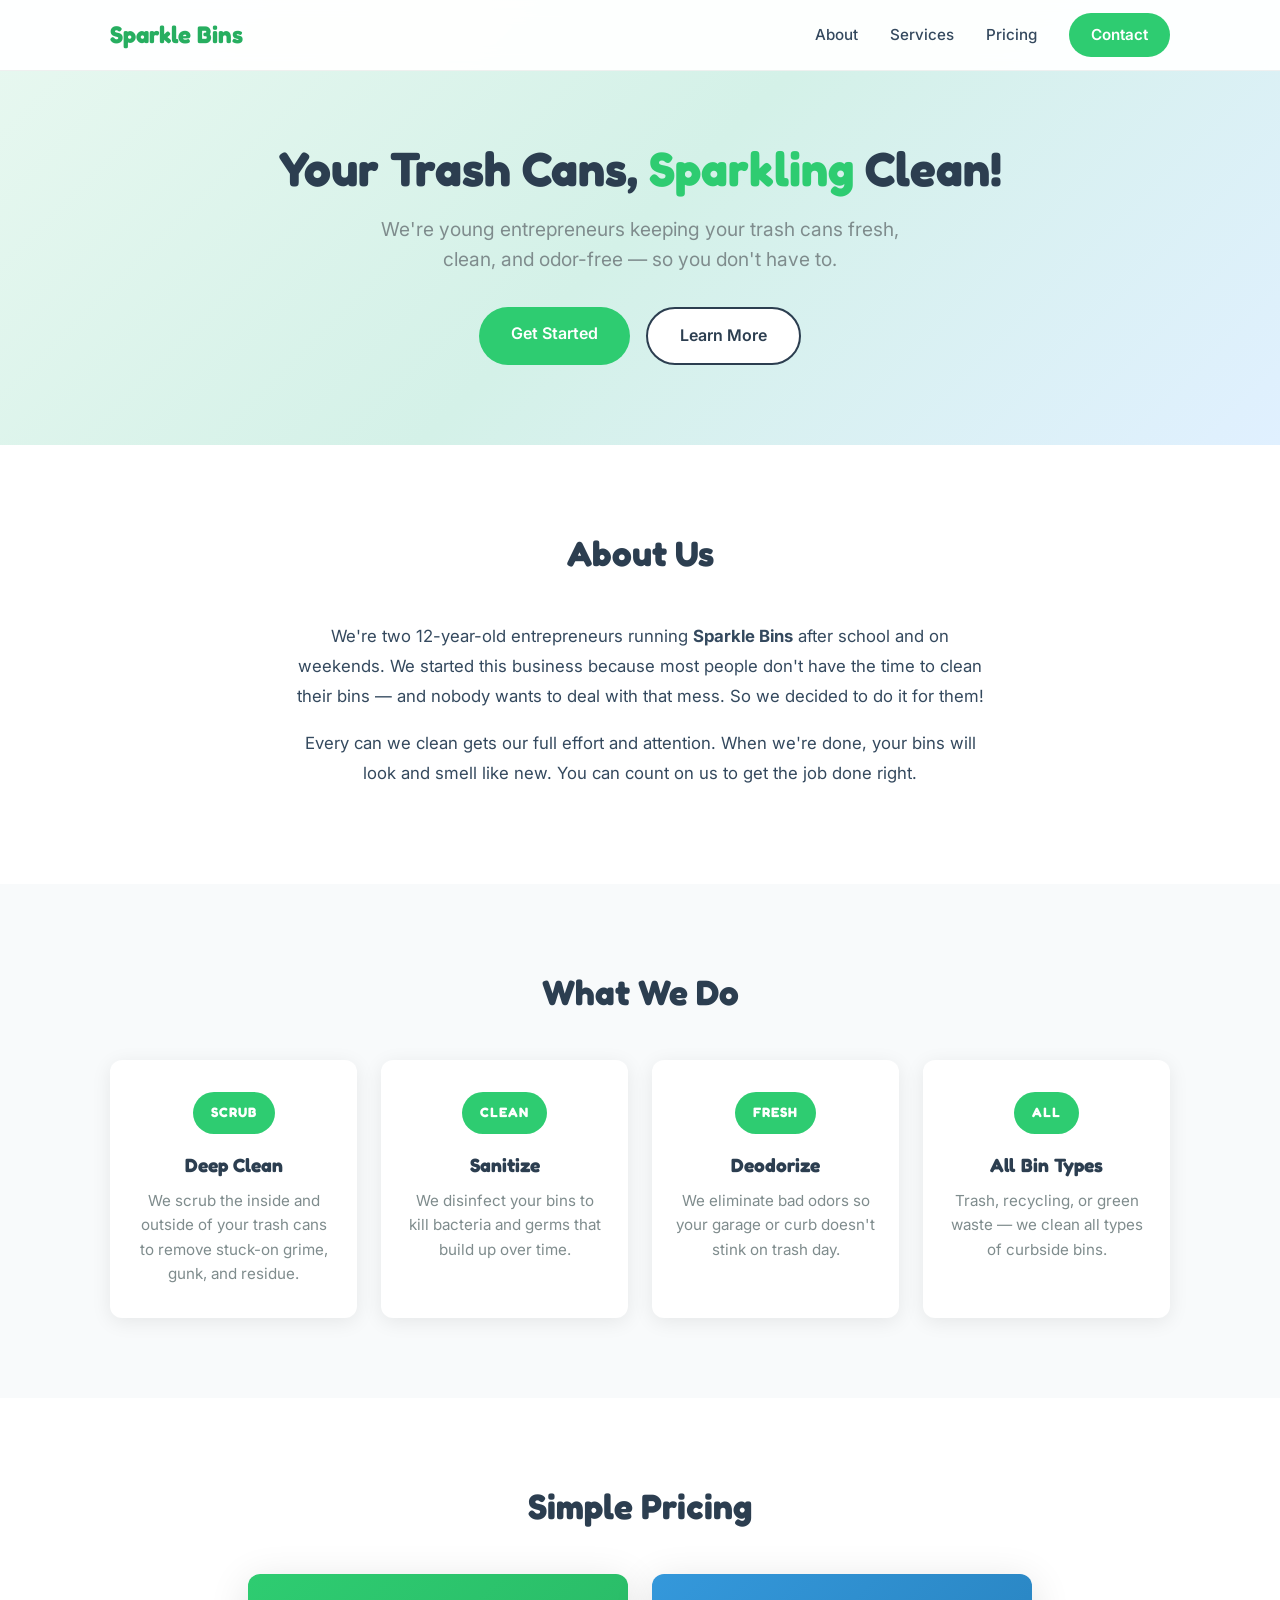
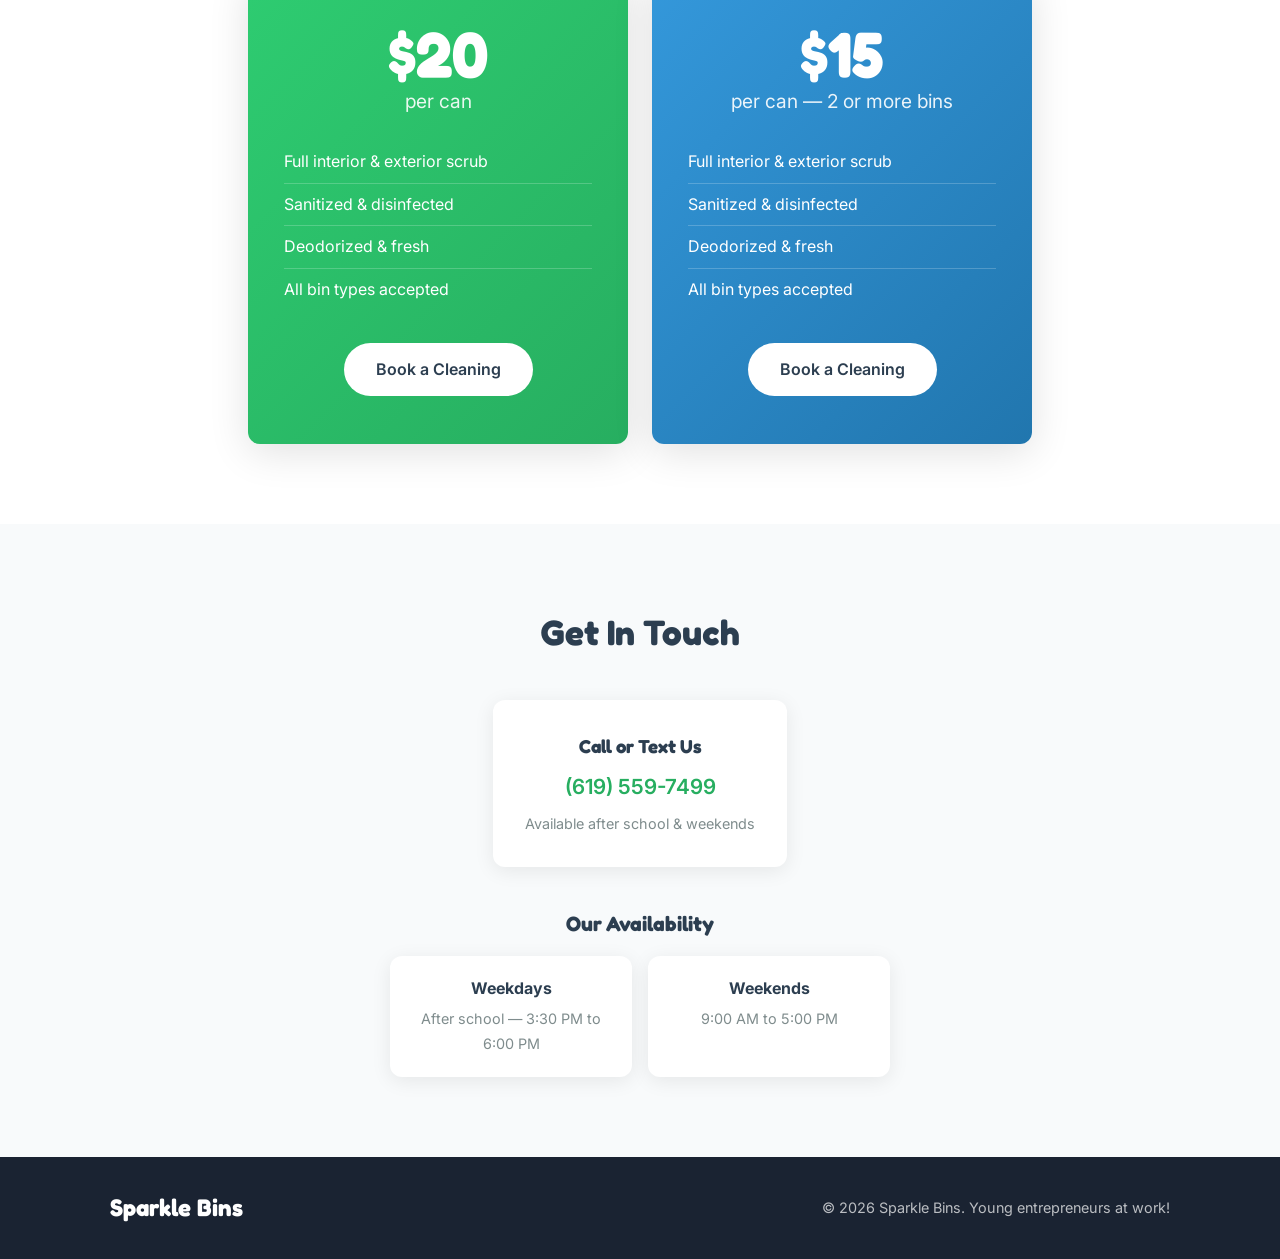
==== commit 209f597d: "Add both-12-years-old detail and multi-bin $15 pricing tier" ====
--- a/index.html
+++ b/index.html
@@ -57,7 +57,7 @@
       <h2 class="section-title">About Us</h2>
       <div class="about-content">
         <div class="about-card">
-          <p>We're young entrepreneurs running <strong>Sparkle Bins</strong> after school and on weekends. We started this business because most people don't have the time to clean their bins — and nobody wants to deal with that mess. So we decided to do it for them!</p>
+          <p>We're two 12-year-old entrepreneurs running <strong>Sparkle Bins</strong> after school and on weekends. We started this business because most people don't have the time to clean their bins — and nobody wants to deal with that mess. So we decided to do it for them!</p>
           <p>Every can we clean gets our full effort and attention. When we're done, your bins will look and smell like new. You can count on us to get the job done right.</p>
         </div>
       </div>
@@ -97,18 +97,30 @@
   <section id="pricing" class="pricing">
     <div class="container">
       <h2 class="section-title">Simple Pricing</h2>
-      <div class="pricing-card">
-        <div class="price-amount">$20</div>
-        <div class="price-label">per can</div>
-        <ul class="price-features">
-          <li>Full interior & exterior scrub</li>
-          <li>Sanitized & disinfected</li>
-          <li>Deodorized & fresh</li>
-          <li>All bin types accepted</li>
-        </ul>
-        <a href="#contact" class="btn btn-primary">Book a Cleaning</a>
-      </div>
-      <p class="pricing-note">Multiple cans? Ask us about a discount!</p>
+      <div class="pricing-cards">
+        <div class="pricing-card">
+          <div class="price-amount">$20</div>
+          <div class="price-label">per can</div>
+          <ul class="price-features">
+            <li>Full interior & exterior scrub</li>
+            <li>Sanitized & disinfected</li>
+            <li>Deodorized & fresh</li>
+            <li>All bin types accepted</li>
+          </ul>
+          <a href="#contact" class="btn btn-primary">Book a Cleaning</a>
+        </div>
+        <div class="pricing-card pricing-card-secondary">
+          <div class="price-amount">$15</div>
+          <div class="price-label">per can — 2 or more bins</div>
+          <ul class="price-features">
+            <li>Full interior & exterior scrub</li>
+            <li>Sanitized & disinfected</li>
+            <li>Deodorized & fresh</li>
+            <li>All bin types accepted</li>
+          </ul>
+          <a href="#contact" class="btn btn-primary">Book a Cleaning</a>
+        </div>
+      </div>
     </div>
   </section>
 
--- a/styles.css
+++ b/styles.css
@@ -341,15 +341,26 @@
   background: var(--bg);
 }
 
+.pricing-cards {
+  display: flex;
+  gap: 24px;
+  justify-content: center;
+  flex-wrap: wrap;
+}
+
 .pricing-card {
-  max-width: 400px;
-  margin: 0 auto;
+  flex: 1;
+  max-width: 380px;
   background: linear-gradient(135deg, #2ecc71, #27ae60);
   color: #fff;
   padding: 48px 36px;
   border-radius: var(--radius);
   text-align: center;
   box-shadow: var(--shadow-lg);
+}
+
+.pricing-card-secondary {
+  background: linear-gradient(135deg, #3498db, #2176ae);
 }
 
 .price-amount {
@@ -383,19 +394,12 @@
 
 .pricing-card .btn-primary {
   background: #fff;
-  color: var(--primary-dark);
+  color: var(--dark);
 }
 
 .pricing-card .btn-primary:hover {
   background: #f0f0f0;
   box-shadow: 0 4px 15px rgba(0,0,0,0.2);
-}
-
-.pricing-note {
-  text-align: center;
-  margin-top: 24px;
-  color: var(--text-light);
-  font-size: 0.95rem;
 }
 
 /* ===== Contact ===== */
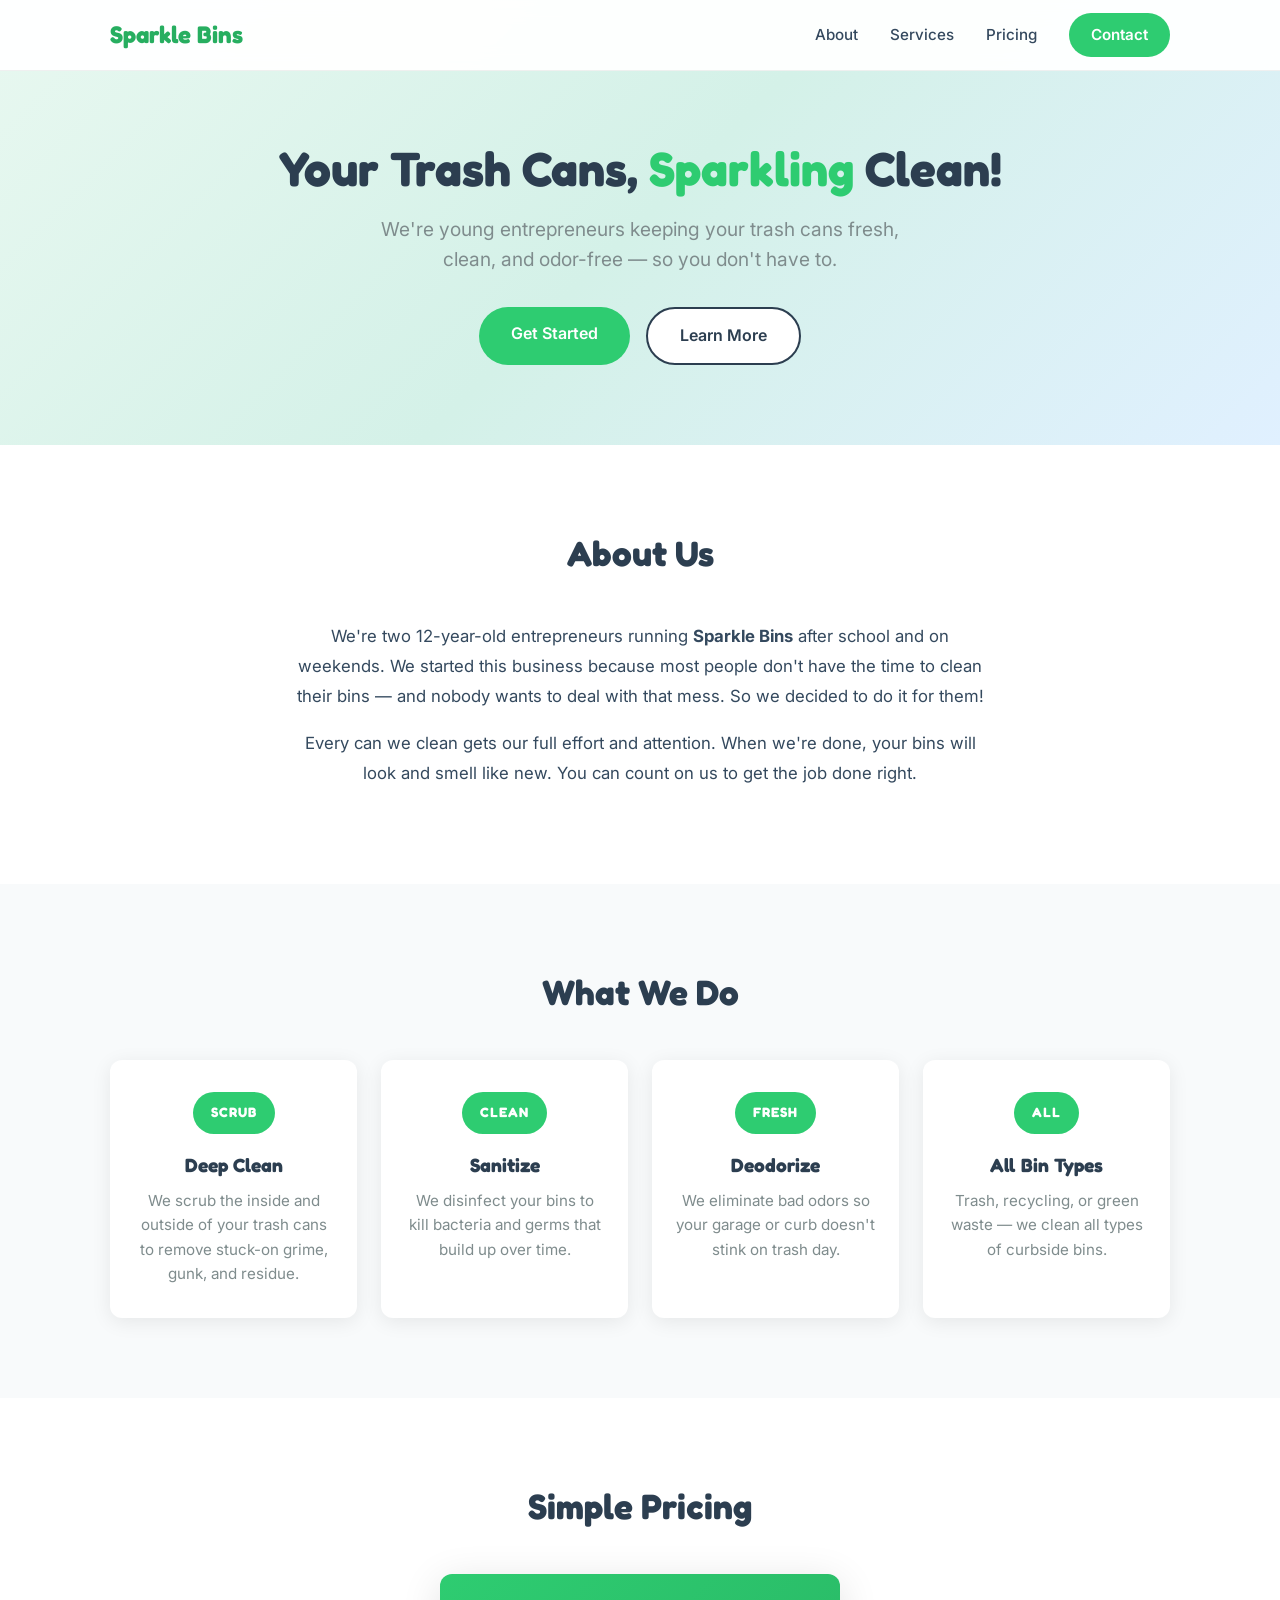
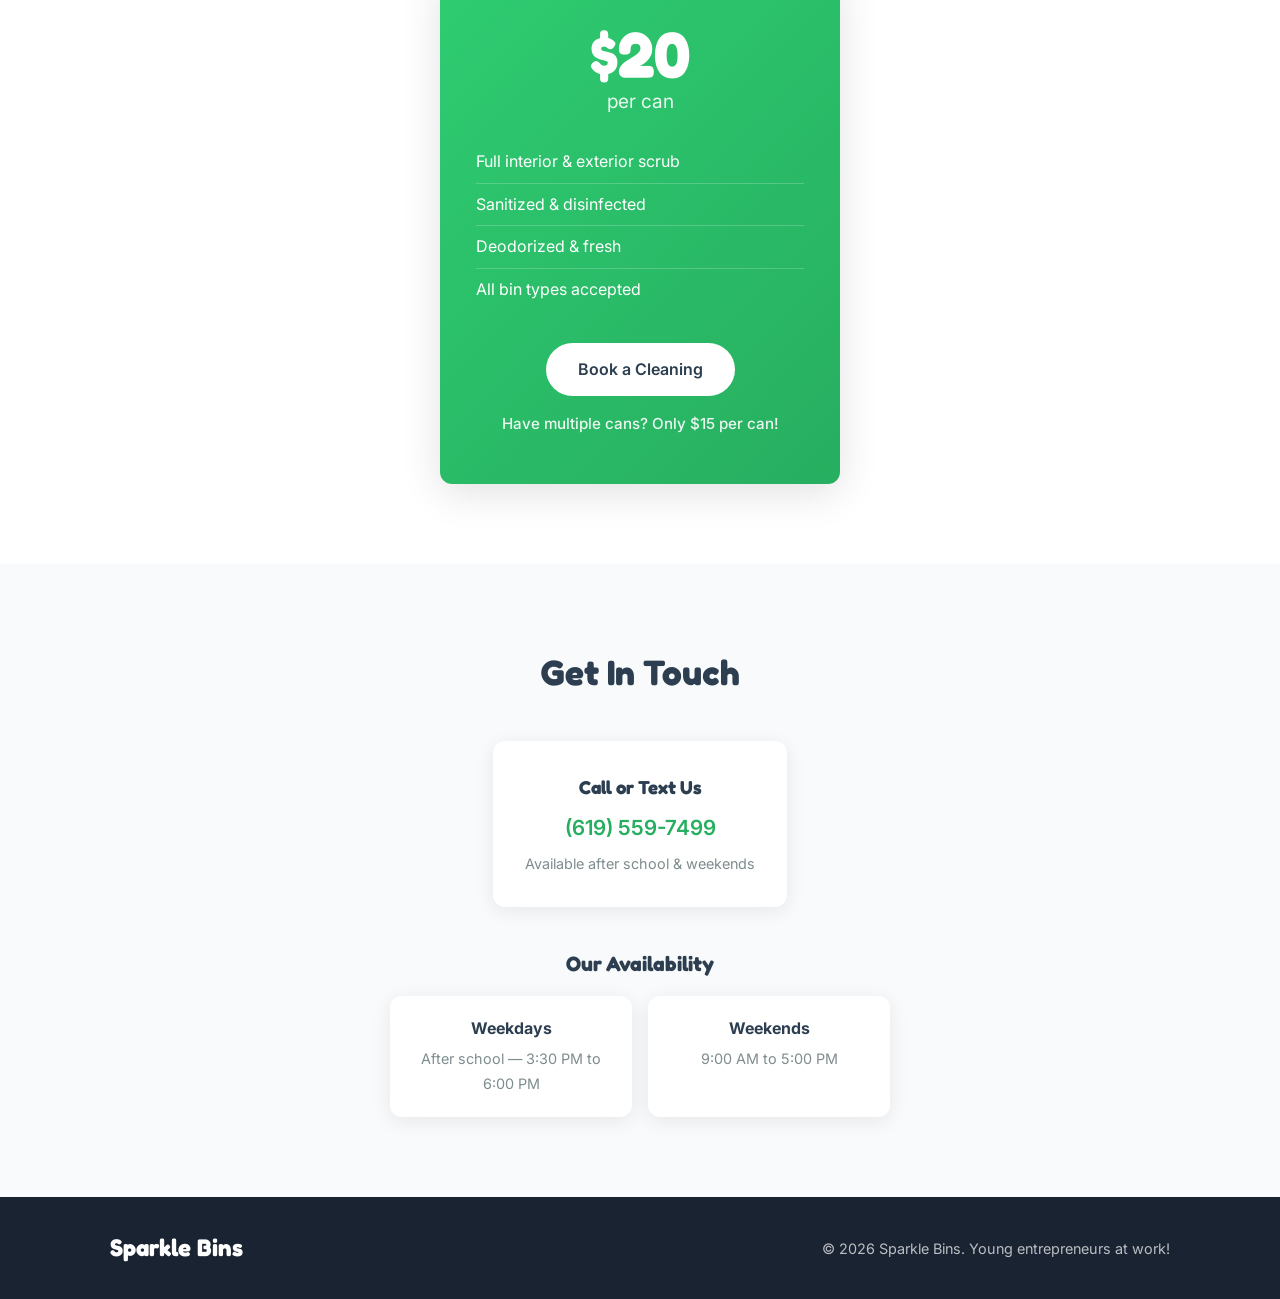
==== commit 617ca131: "Simplify pricing to one card with multi-bin discount note" ====
--- a/index.html
+++ b/index.html
@@ -97,29 +97,17 @@
   <section id="pricing" class="pricing">
     <div class="container">
       <h2 class="section-title">Simple Pricing</h2>
-      <div class="pricing-cards">
-        <div class="pricing-card">
-          <div class="price-amount">$20</div>
-          <div class="price-label">per can</div>
-          <ul class="price-features">
-            <li>Full interior & exterior scrub</li>
-            <li>Sanitized & disinfected</li>
-            <li>Deodorized & fresh</li>
-            <li>All bin types accepted</li>
-          </ul>
-          <a href="#contact" class="btn btn-primary">Book a Cleaning</a>
-        </div>
-        <div class="pricing-card pricing-card-secondary">
-          <div class="price-amount">$15</div>
-          <div class="price-label">per can — 2 or more bins</div>
-          <ul class="price-features">
-            <li>Full interior & exterior scrub</li>
-            <li>Sanitized & disinfected</li>
-            <li>Deodorized & fresh</li>
-            <li>All bin types accepted</li>
-          </ul>
-          <a href="#contact" class="btn btn-primary">Book a Cleaning</a>
-        </div>
+      <div class="pricing-card">
+        <div class="price-amount">$20</div>
+        <div class="price-label">per can</div>
+        <ul class="price-features">
+          <li>Full interior & exterior scrub</li>
+          <li>Sanitized & disinfected</li>
+          <li>Deodorized & fresh</li>
+          <li>All bin types accepted</li>
+        </ul>
+        <a href="#contact" class="btn btn-primary">Book a Cleaning</a>
+        <p class="pricing-discount">Have multiple cans? Only $15 per can!</p>
       </div>
     </div>
   </section>
--- a/styles.css
+++ b/styles.css
@@ -341,16 +341,9 @@
   background: var(--bg);
 }
 
-.pricing-cards {
-  display: flex;
-  gap: 24px;
-  justify-content: center;
-  flex-wrap: wrap;
-}
-
 .pricing-card {
-  flex: 1;
-  max-width: 380px;
+  max-width: 400px;
+  margin: 0 auto;
   background: linear-gradient(135deg, #2ecc71, #27ae60);
   color: #fff;
   padding: 48px 36px;
@@ -359,8 +352,11 @@
   box-shadow: var(--shadow-lg);
 }
 
-.pricing-card-secondary {
-  background: linear-gradient(135deg, #3498db, #2176ae);
+.pricing-discount {
+  margin-top: 16px;
+  font-size: 0.95rem;
+  opacity: 0.9;
+  font-weight: 500;
 }
 
 .price-amount {
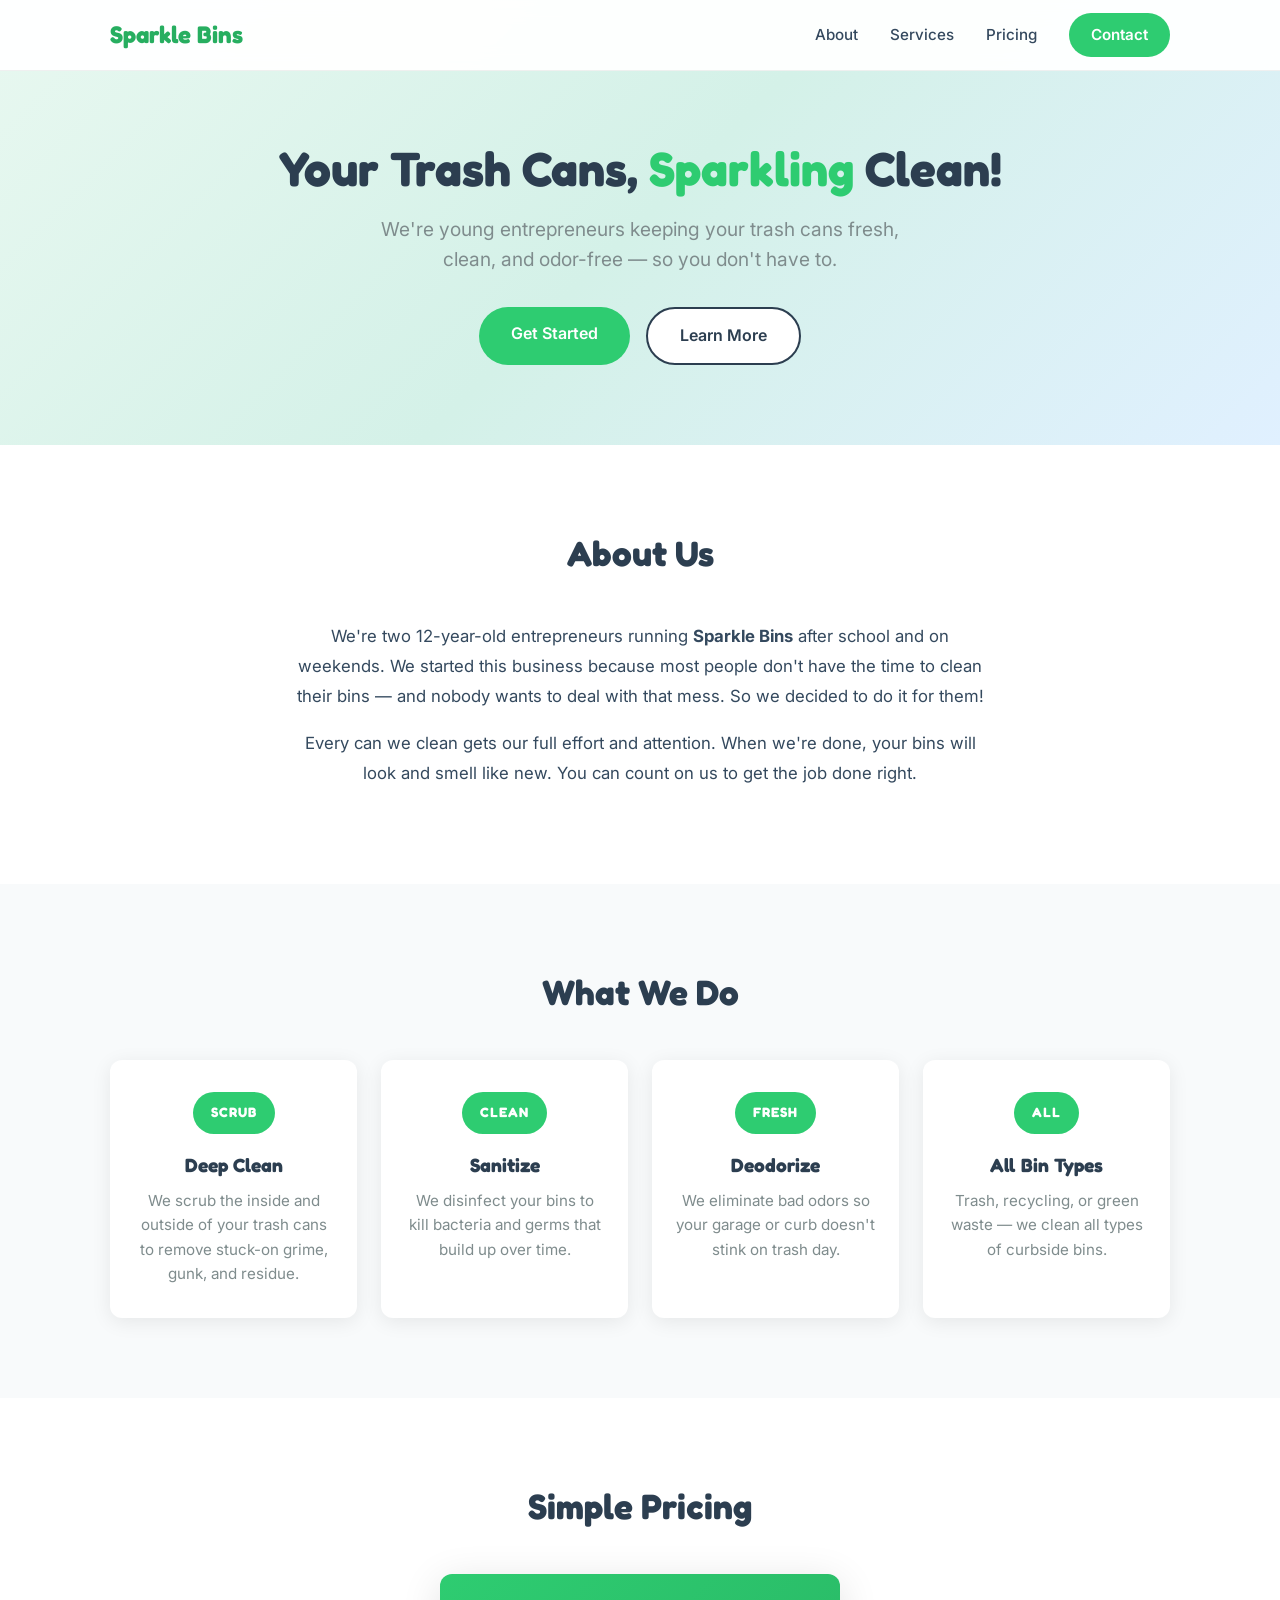
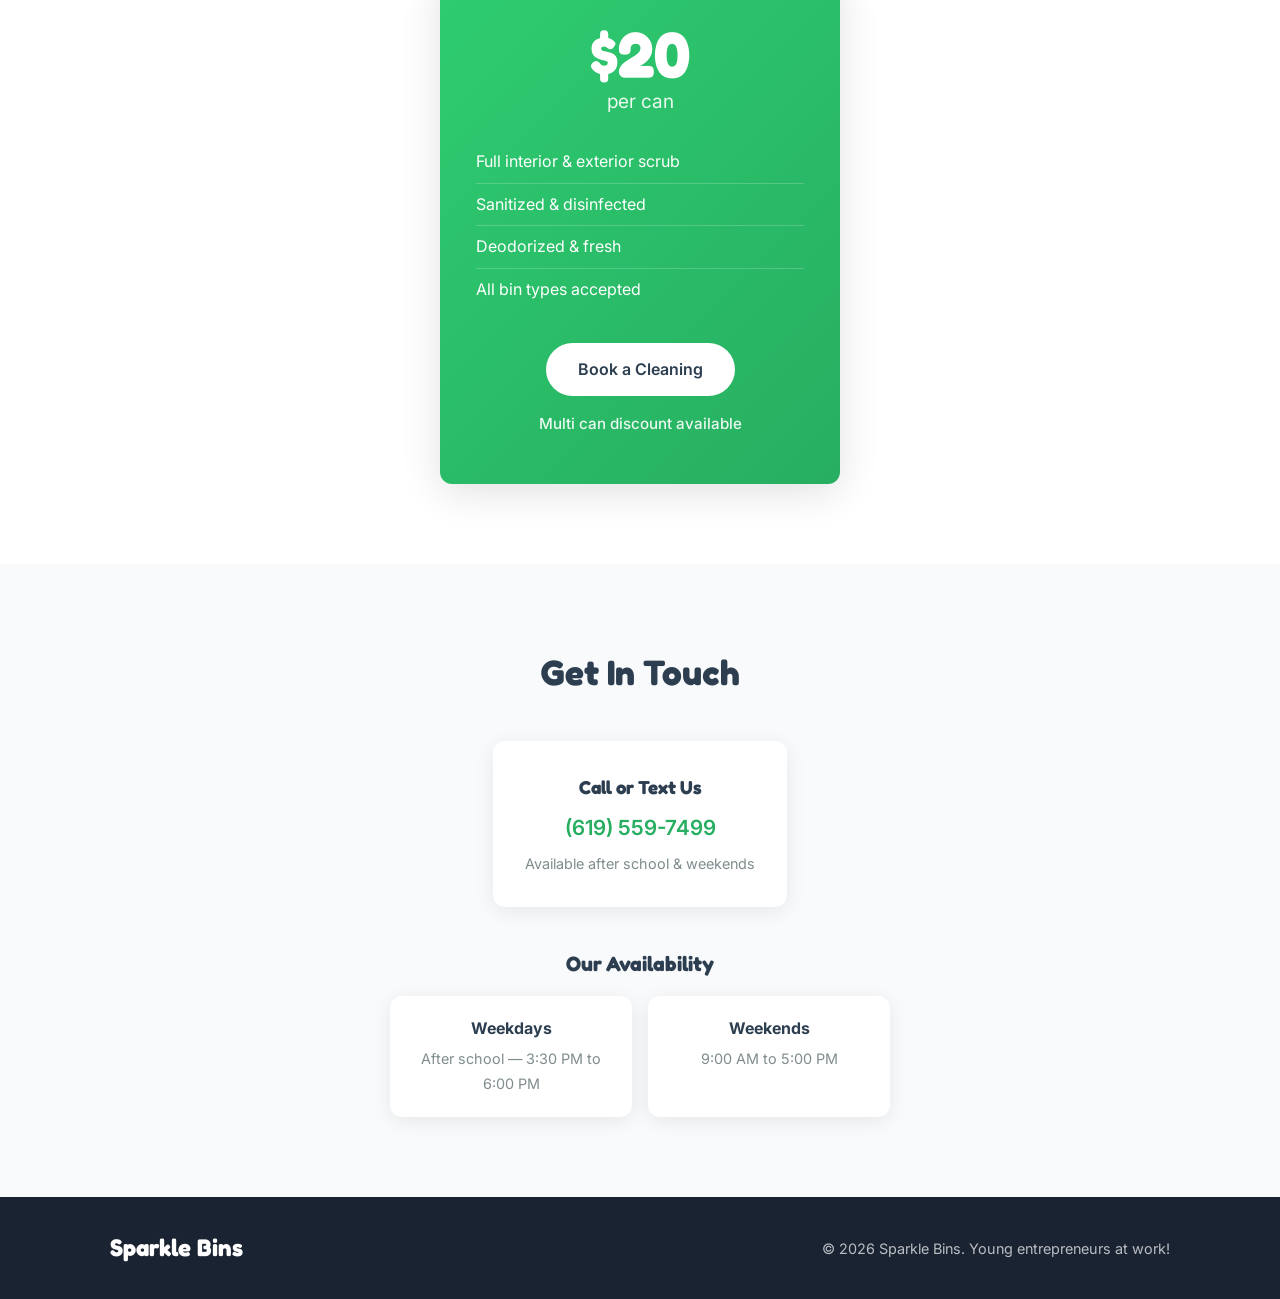
==== commit 227da89d: "Simplify multi-can discount text" ====
--- a/index.html
+++ b/index.html
@@ -107,7 +107,7 @@
           <li>All bin types accepted</li>
         </ul>
         <a href="#contact" class="btn btn-primary">Book a Cleaning</a>
-        <p class="pricing-discount">Have multiple cans? Only $15 per can!</p>
+        <p class="pricing-discount">Multi can discount available</p>
       </div>
     </div>
   </section>
